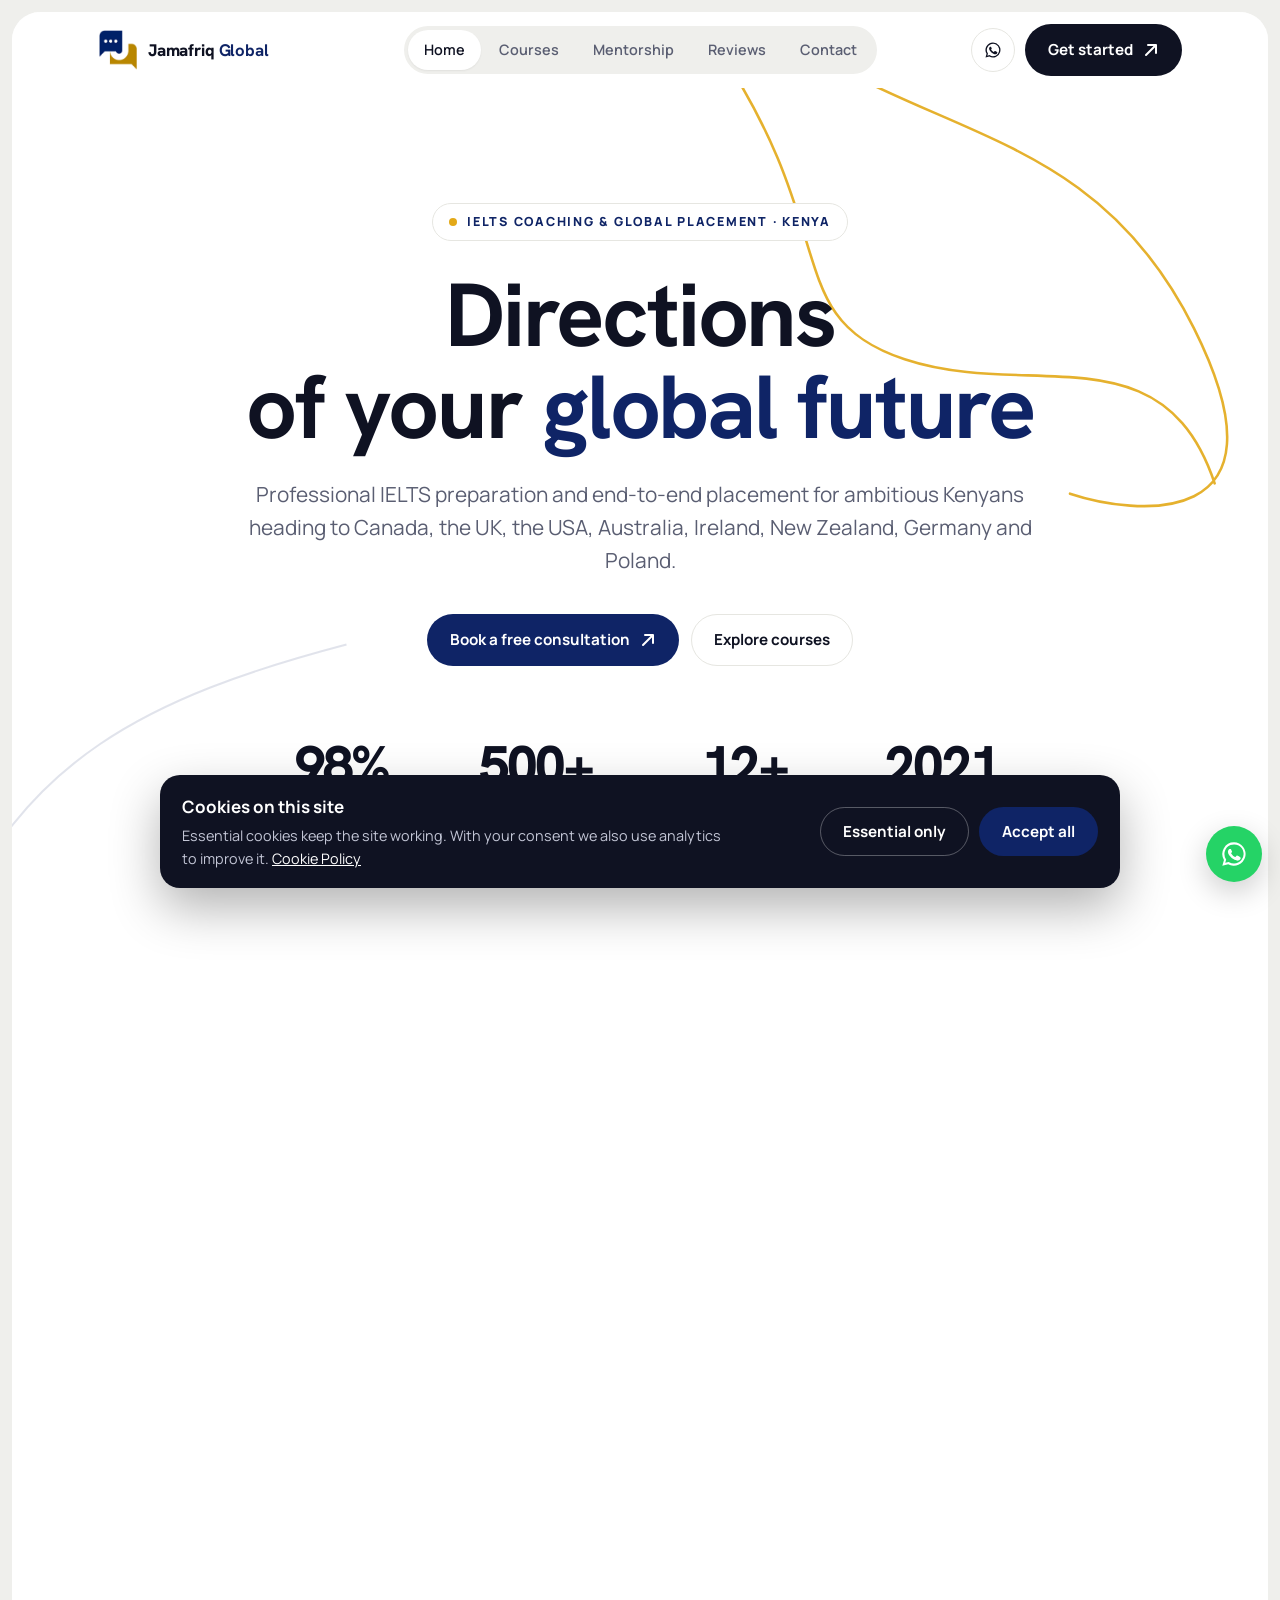
==== index.html @ c83cdab8 "Jamafriq Global website redesign Multi-page static site: home, courses, mentorship, reviews, contact" ====
<!DOCTYPE html>
<html lang="en-KE">
<head>
<meta charset="utf-8">
<meta name="viewport" content="width=device-width, initial-scale=1">
<title>IELTS Coaching &amp; Global Placement in Kenya | Jamafriq Global</title>
<meta name="description" content="Jamafriq Global Consultancy: professional IELTS preparation and study, work and visa placement for Kenyans. 98% pass rate, 500+ placed in Canada, UK, USA, Australia, Germany and Poland.">
<link rel="canonical" href="https://www.jamafriqglobal.com/">
<meta name="robots" content="index, follow, max-image-preview:large">
<meta name="theme-color" content="#0f2466">
<link rel="icon" href="assets/logo.png" type="image/png">
<link rel="apple-touch-icon" href="assets/logo.png">
<link rel="manifest" href="site.webmanifest">
<link rel="preload" href="assets/logo.png" as="image">
<meta name="author" content="Jamafriq Global Consultancy">
<meta name="geo.region" content="KE">
<meta name="geo.placename" content="Nairobi">
<meta property="og:type" content="website">
<meta property="og:site_name" content="Jamafriq Global Consultancy">
<meta property="og:title" content="IELTS Coaching &amp; Global Placement in Kenya | Jamafriq Global">
<meta property="og:description" content="Jamafriq Global Consultancy: professional IELTS preparation and study, work and visa placement for Kenyans. 98% pass rate, 500+ placed in Canada, UK, USA, Australia, Germany and Poland.">
<meta property="og:url" content="https://www.jamafriqglobal.com/">
<meta property="og:locale" content="en_KE">
<meta property="og:image" content="https://www.jamafriqglobal.com/assets/og-image.jpg">
<meta name="twitter:card" content="summary_large_image">
<meta name="twitter:title" content="IELTS Coaching &amp; Global Placement in Kenya | Jamafriq Global">
<meta name="twitter:description" content="Jamafriq Global Consultancy: professional IELTS preparation and study, work and visa placement for Kenyans. 98% pass rate, 500+ placed in Canada, UK, USA, Australia, Germany and Poland.">
<link rel="preconnect" href="https://fonts.googleapis.com">
<link rel="preconnect" href="https://fonts.gstatic.com" crossorigin>
<link href="https://fonts.googleapis.com/css2?family=Hanken+Grotesk:wght@700;800&family=Manrope:wght@400;600;700&display=swap" rel="stylesheet">
<link rel="stylesheet" href="css/site.css">
<script type="application/ld+json">
{"@context":"https://schema.org","@graph":[
 {"@type":["EducationalOrganization","LocalBusiness"],"@id":"https://www.jamafriqglobal.com/#org","name":"Jamafriq Global Consultancy","alternateName":"Jamafriq Global","url":"https://www.jamafriqglobal.com/","logo":"https://www.jamafriqglobal.com/assets/logo.png","foundingDate":"2021","telephone":["+254721776745","+254735209491"],"email":"jmsorwa4@gmail.com","areaServed":{"@type":"Country","name":"Kenya"},"address":{"@type":"PostalAddress","addressCountry":"KE"},"sameAs":["https://wa.me/254721776745"],
  "openingHoursSpecification":[{"@type":"OpeningHoursSpecification","dayOfWeek":["Monday","Tuesday","Wednesday","Thursday","Friday"],"opens":"08:00","closes":"17:00"},{"@type":"OpeningHoursSpecification","dayOfWeek":"Sunday","opens":"08:00","closes":"17:00"}]},
 {"@type":"WebSite","@id":"https://www.jamafriqglobal.com/#website","url":"https://www.jamafriqglobal.com/","name":"Jamafriq Global Consultancy","publisher":{"@id":"https://www.jamafriqglobal.com/#org"},"inLanguage":"en-KE"},
 {"@type":"WebPage","@id":"https://www.jamafriqglobal.com/","url":"https://www.jamafriqglobal.com/","name":"IELTS Coaching &amp; Global Placement in Kenya | Jamafriq Global","description":"Jamafriq Global Consultancy: professional IELTS preparation and study, work and visa placement for Kenyans. 98% pass rate, 500+ placed in Canada, UK, USA, Australia, Germany and Poland.","isPartOf":{"@id":"https://www.jamafriqglobal.com/#website"},"about":{"@id":"https://www.jamafriqglobal.com/#org"},"inLanguage":"en-KE"},{"@type":"FAQPage","mainEntity":[{"@type":"Question","name":"Which IELTS test should I take, Academic or General Training?","acceptedAnswer":{"@type":"Answer","text":"Academic is for university admission. General Training is for most work and migration visas. We confirm the right one for your goal in the free consultation."}},{"@type":"Question","name":"How long is the IELTS preparation course?","acceptedAnswer":{"@type":"Answer","text":"Most students train for three to eight weeks, depending on their starting level and target band. Classes are online and scheduled around work or school."}},{"@type":"Question","name":"Do you help with visas after IELTS?","acceptedAnswer":{"@type":"Answer","text":"Yes. We handle university selection, document review, visa applications and pre-departure briefing for study, work and residence routes."}},{"@type":"Question","name":"Which countries do you place students and professionals in?","acceptedAnswer":{"@type":"Answer","text":"Canada, the United Kingdom, the United States, Australia, Germany and Poland, through our network of 12 partner institutions and recruiters."}}]}
]}
</script>
</head>
<body>
<a class="skip" href="#main">Skip to content</a>
<div class="sheet">
<header class="site-header">
  <div class="wrap nav">
    <a class="brand" href="index.html" aria-label="Jamafriq Global home"><img src="assets/logo.png" alt="" width="40" height="40" fetchpriority="high" decoding="async"><span>Jamafriq <b>Global</b></span></a>
    <ul class="pillnav" id="menu">
      <li><a href="index.html" aria-current="page">Home</a></li><li><a href="courses.html">Courses</a></li><li><a href="mentorship.html">Mentorship</a></li><li><a href="reviews.html">Reviews</a></li><li><a href="contact.html">Contact</a></li>
      <li class="m-only"><a class="btn btn-navy" href="contact.html">Book a free consultation <svg viewBox="0 0 16 16" fill="none" stroke="currentColor" stroke-width="2" stroke-linecap="round" stroke-linejoin="round" aria-hidden="true"><path d="M3 13 13 3M5 3h8v8"/></svg></a></li>
      <li class="m-only"><a class="btn btn-ghost" href="https://wa.me/254721776745" rel="noopener"><svg viewBox="0 0 24 24" fill="currentColor" aria-hidden="true"><path d="M12 2a10 10 0 0 0-8.6 15.1L2 22l5-1.3A10 10 0 1 0 12 2zm0 18.2a8.2 8.2 0 0 1-4.2-1.2l-.3-.2-3 .8.8-2.9-.2-.3A8.2 8.2 0 1 1 12 20.2zm4.5-6.1c-.2-.1-1.5-.7-1.7-.8s-.4-.1-.6.1-.6.8-.8 1-.3.2-.5.1a6.7 6.7 0 0 1-3.3-2.9c-.3-.4.2-.4.7-1.3.1-.2 0-.3 0-.4l-.8-1.8c-.2-.5-.4-.4-.6-.4h-.5a1 1 0 0 0-.7.3 3 3 0 0 0-.9 2.2 5.2 5.2 0 0 0 1.1 2.8 12 12 0 0 0 4.6 4c1.7.7 2.3.8 3.2.6a2.7 2.7 0 0 0 1.8-1.3 2.2 2.2 0 0 0 .2-1.3c-.1-.1-.3-.2-.5-.3z"/></svg> WhatsApp +254 721 776 745</a></li>
    </ul>
    <div class="nav-right">
      <a class="icon-btn" href="https://wa.me/254721776745" rel="noopener" aria-label="Chat on WhatsApp"><svg viewBox="0 0 24 24" fill="currentColor" aria-hidden="true"><path d="M12 2a10 10 0 0 0-8.6 15.1L2 22l5-1.3A10 10 0 1 0 12 2zm0 18.2a8.2 8.2 0 0 1-4.2-1.2l-.3-.2-3 .8.8-2.9-.2-.3A8.2 8.2 0 1 1 12 20.2zm4.5-6.1c-.2-.1-1.5-.7-1.7-.8s-.4-.1-.6.1-.6.8-.8 1-.3.2-.5.1a6.7 6.7 0 0 1-3.3-2.9c-.3-.4.2-.4.7-1.3.1-.2 0-.3 0-.4l-.8-1.8c-.2-.5-.4-.4-.6-.4h-.5a1 1 0 0 0-.7.3 3 3 0 0 0-.9 2.2 5.2 5.2 0 0 0 1.1 2.8 12 12 0 0 0 4.6 4c1.7.7 2.3.8 3.2.6a2.7 2.7 0 0 0 1.8-1.3 2.2 2.2 0 0 0 .2-1.3c-.1-.1-.3-.2-.5-.3z"/></svg></a>
      <a class="btn btn-dark" href="contact.html">Get started <svg viewBox="0 0 16 16" fill="none" stroke="currentColor" stroke-width="2" stroke-linecap="round" stroke-linejoin="round" aria-hidden="true"><path d="M3 13 13 3M5 3h8v8"/></svg></a>
      <button class="menu-btn" id="menuBtn" aria-expanded="false" aria-controls="menu" aria-label="Open menu"><span class="bar"></span><span class="bar"></span><span class="bar"></span></button>
    </div>
  </div>
</header>
<div class="notice" id="notice" role="region" aria-label="Announcements" hidden><div class="wrap">
  <span class="item" data-until="2026-12-01T00:00:00+03:00"><i></i><span>November offer: book your official IELTS exam through us for KES 32,000.</span><a href="courses.html#apply">Apply</a><em class="left"></em></span>
  <span class="item" data-until="2026-11-21T20:00:00+03:00"><i></i><span>Mentorship programme starts Sat 21 Nov, 8 PM.</span><a href="mentorship.html">Register</a><em class="left"></em></span>
  <button class="close" id="noticeClose" type="button" aria-label="Dismiss announcements">×</button>
</div></div>
<main id="main">

<section class="hero">
  <svg class="squiggle" viewBox="0 0 600 500" fill="none" xmlns="http://www.w3.org/2000/svg" aria-hidden="true"><path d="M20 40c120 180 60 260 180 300s250-30 300 120M60 10c160 120 320 100 420 300s-60 180-120 160" stroke="currentColor" stroke-width="2.5" stroke-linecap="round"/></svg>
  <svg class="squiggle-l" viewBox="0 0 400 300" fill="none" aria-hidden="true"><path d="M10 290C80 120 200 60 390 10" stroke="currentColor" stroke-width="2"/></svg>
  <div class="wrap inner">
    <span class="eyebrow"><i></i>IELTS coaching &amp; global placement · Kenya</span>
    <h1>Directions<br>of your <em>global future</em></h1>
    <p class="lede">Professional IELTS preparation and end-to-end placement for ambitious Kenyans heading to Canada, the UK, the USA, Australia, Ireland, New Zealand, Germany and Poland.</p>
    <div class="cta-row"><a class="btn btn-navy" href="contact.html">Book a free consultation <svg viewBox="0 0 16 16" fill="none" stroke="currentColor" stroke-width="2" stroke-linecap="round" stroke-linejoin="round" aria-hidden="true"><path d="M3 13 13 3M5 3h8v8"/></svg></a><a class="btn btn-ghost" href="courses.html">Explore courses</a></div>
    <div class="proof"><div><b data-to="98" data-suffix="%">0%</b><span>IELTS pass rate</span></div><div><b data-to="500" data-suffix="+">0+</b><span>Students placed</span></div><div><b data-to="12" data-suffix="+">0+</b><span>Partner countries</span></div><div><b data-to="2021" data-from="1990">1990</b><span>Serving since</span></div></div>
  </div>
</section>

<section style="padding-top:0">
  <div class="wrap">
    <div class="sec-head center" style="grid-template-columns:1fr;justify-items:center">
      <h2>Directions of education</h2>
      <p style="max-width:40em">We offer a complete pathway: from your first IELTS lesson to the day you land, every step is handled by the same team.</p>
    </div>
    <div class="dir-grid">
      <a class="dir sun" href="courses.html"><span class="arrow"><svg viewBox="0 0 16 16" fill="none" stroke="currentColor" stroke-width="2" stroke-linecap="round" stroke-linejoin="round" aria-hidden="true"><path d="M3 13 13 3M5 3h8v8"/></svg></span><span class="lvl">Core</span><h3>IELTS Preparation</h3><p>Academic &amp; General Training · 3–8 weeks</p></a>
      <a class="dir sky" href="contact.html#study-abroad"><span class="arrow"><svg viewBox="0 0 16 16" fill="none" stroke="currentColor" stroke-width="2" stroke-linecap="round" stroke-linejoin="round" aria-hidden="true"><path d="M3 13 13 3M5 3h8v8"/></svg></span><span class="lvl">Students</span><h3>Study Abroad</h3><p>University selection, scholarships &amp; student visas</p></a>
      <a class="dir mint" href="contact.html#work-abroad"><span class="arrow"><svg viewBox="0 0 16 16" fill="none" stroke="currentColor" stroke-width="2" stroke-linecap="round" stroke-linejoin="round" aria-hidden="true"><path d="M3 13 13 3M5 3h8v8"/></svg></span><span class="lvl">Professionals</span><h3>Work Abroad</h3><p>Nurses, CNAs and skilled professionals</p></a>
      <a class="dir peach" href="contact.html#visa"><span class="arrow"><svg viewBox="0 0 16 16" fill="none" stroke="currentColor" stroke-width="2" stroke-linecap="round" stroke-linejoin="round" aria-hidden="true"><path d="M3 13 13 3M5 3h8v8"/></svg></span><span class="lvl">Support</span><h3>Visa Assistance</h3><p>Study, work and residence documentation</p></a>
      <a class="dir lav" href="mentorship.html"><span class="arrow"><svg viewBox="0 0 16 16" fill="none" stroke="currentColor" stroke-width="2" stroke-linecap="round" stroke-linejoin="round" aria-hidden="true"><path d="M3 13 13 3M5 3h8v8"/></svg></span><span class="lvl">Ages 15–24</span><h3>Mentorship</h3><p>Purpose, character and leadership for ages 15–24</p></a>
      <a class="dir sky" href="contact.html#pre-departure"><span class="arrow"><svg viewBox="0 0 16 16" fill="none" stroke="currentColor" stroke-width="2" stroke-linecap="round" stroke-linejoin="round" aria-hidden="true"><path d="M3 13 13 3M5 3h8v8"/></svg></span><span class="lvl">Included</span><h3>Pre-departure Briefing</h3><p>Culture, logistics and your first weeks abroad</p></a>
    </div>
  </div>
</section>

<section style="padding-top:0">
  <div class="wrap">
    <div class="band">
      <svg class="squiggle" viewBox="0 0 600 500" fill="none" xmlns="http://www.w3.org/2000/svg" aria-hidden="true"><path d="M20 40c120 180 60 260 180 300s250-30 300 120M60 10c160 120 320 100 420 300s-60 180-120 160" stroke="currentColor" stroke-width="2.5" stroke-linecap="round"/></svg>
      <div>
        <h2>Coached by James Orwa. Scored by hundreds.</h2>
        <p style="margin-top:16px">Small online classes, personal feedback on every writing task, and mock exams until your score matches your target band.</p>
        <ul class="list"><li>Academic and General Training tracks</li><li>Weekly full-length mock exams</li><li>Evening and weekend slots</li><li>Official partner: IDP IELTS Kenya</li></ul>
        <div class="cta-row" style="justify-content:flex-start;margin-top:28px"><a class="btn btn-gold" href="courses.html">See the course <svg viewBox="0 0 16 16" fill="none" stroke="currentColor" stroke-width="2" stroke-linecap="round" stroke-linejoin="round" aria-hidden="true"><path d="M3 13 13 3M5 3h8v8"/></svg></a></div>
      </div>
      <div class="stat-grid"><div class="stat"><b>8.0</b><span>Band achieved by Wallace, Naomi &amp; Sarah</span></div><div class="stat"><b>7.0+</b><span>Target band most students reach</span></div><div class="stat"><b>4</b><span>Papers: Listening, Reading, Writing, Speaking</span></div><div class="stat"><b>1:1</b><span>Writing feedback on every task</span></div></div>
    </div>
  </div>
</section>

<section style="padding-top:0">
  <div class="wrap">
    <div class="sec-head"><h2>How it works</h2><p>A clear path, so you always know the next step.</p></div>
    <div class="steps">
      <div class="step"><h3>Free consultation</h3><p>We map your goal, timeline and the right IELTS test for it.</p></div>
      <div class="step"><h3>IELTS coaching</h3><p>Train online until your mock scores match your target band.</p></div>
      <div class="step"><h3>Placement &amp; visa</h3><p>Institution or employer matching, documents and visa filing.</p></div>
      <div class="step"><h3>Pre-departure</h3><p>Briefing on culture, logistics and your first weeks abroad.</p></div>
    </div>
  </div>
</section>

<section style="padding-top:0">
  <div class="wrap">
    <div class="sec-head center" style="grid-template-columns:1fr" id="partners"><h2>Our partner network</h2><p style="max-width:40em">Twelve institutions, recruiters and visa specialists across six destination countries.</p></div>
  </div>
  <div class="marquee" aria-label="Partners">
    <div class="track"><div class="ptile logo"><img src="assets/p-idp.png" alt="IDP IELTS Kenya" width="335" height="103" loading="lazy" decoding="async"></div><div class="ptile logo"><img src="assets/p-macmillan.png" alt="Macmillan Technical College" width="338" height="220" loading="lazy" decoding="async"></div><div class="ptile logo"><img src="assets/p-maple.png" alt="Maple Pathway College" width="219" height="220" loading="lazy" decoding="async"></div><div class="ptile logo"><img src="assets/p-britannia.png" alt="Britannia Careers Hub" width="250" height="220" loading="lazy" decoding="async"></div><div class="ptile logo"><img src="assets/p-skills.png" alt="Aussie Skills Network" width="420" height="143" loading="lazy" decoding="async"></div><div class="ptile logo"><img src="assets/p-visadesk.png" alt="Global Visa Desk" width="420" height="128" loading="lazy" decoding="async"></div><div class="ptile logo"><img src="assets/p-edubridge.png" alt="EduBridge International" width="309" height="220" loading="lazy" decoding="async"></div><div class="ptile logo word"><b>Poland Work Connect</b></div><div class="ptile logo"><img src="assets/p-ghic.png" alt="GHIC" width="420" height="149" loading="lazy" decoding="async"></div><div class="ptile logo"><img src="assets/p-carepoint.png" alt="Carepoint" width="144" height="34" loading="lazy" decoding="async"></div><div class="ptile logo"><img src="assets/p-amg.png" alt="AMG Consulting" width="318" height="124" loading="lazy" decoding="async"></div><div class="ptile logo word"><b>Binary Stack Solutions</b></div><div class="ptile logo"><img src="assets/p-idp.png" alt="IDP IELTS Kenya" width="335" height="103" loading="lazy" decoding="async"></div><div class="ptile logo"><img src="assets/p-macmillan.png" alt="Macmillan Technical College" width="338" height="220" loading="lazy" decoding="async"></div><div class="ptile logo"><img src="assets/p-maple.png" alt="Maple Pathway College" width="219" height="220" loading="lazy" decoding="async"></div><div class="ptile logo"><img src="assets/p-britannia.png" alt="Britannia Careers Hub" width="250" height="220" loading="lazy" decoding="async"></div><div class="ptile logo"><img src="assets/p-skills.png" alt="Aussie Skills Network" width="420" height="143" loading="lazy" decoding="async"></div><div class="ptile logo"><img src="assets/p-visadesk.png" alt="Global Visa Desk" width="420" height="128" loading="lazy" decoding="async"></div><div class="ptile logo"><img src="assets/p-edubridge.png" alt="EduBridge International" width="309" height="220" loading="lazy" decoding="async"></div><div class="ptile logo word"><b>Poland Work Connect</b></div><div class="ptile logo"><img src="assets/p-ghic.png" alt="GHIC" width="420" height="149" loading="lazy" decoding="async"></div><div class="ptile logo"><img src="assets/p-carepoint.png" alt="Carepoint" width="144" height="34" loading="lazy" decoding="async"></div><div class="ptile logo"><img src="assets/p-amg.png" alt="AMG Consulting" width="318" height="124" loading="lazy" decoding="async"></div><div class="ptile logo word"><b>Binary Stack Solutions</b></div></div>
  </div>
</section>

<section style="padding-top:0">
  <div class="wrap">
    <div class="sec-head center" style="grid-template-columns:1fr"><h2>What some of our students say</h2><p style="max-width:38em">Real reviews from IELTS candidates coached by Jamafriq Global.</p></div>
  </div>
  <div class="wrap">
    <div class="trio"><figure class="tcard"><span class="av" aria-hidden="true">MN</span><figcaption><b>Marion Nderitu</b><span>IELTS candidate <span class="band-pill">Band 7</span></span></figcaption><blockquote>Anyone who wants to pass their IELTS exam, I highly recommend you study with James at Jamafriq. Passed my exam with a band 7 through his tutorage.</blockquote><div class="stars" aria-label="5 out of 5 stars">★★★★★</div></figure><figure class="tcard mid"><span class="av" aria-hidden="true">WM</span><figcaption><b>Wallace Mecha</b><span>IELTS candidate <span class="band-pill">Band 8</span></span></figcaption><blockquote>If you are keen on passing your IELTS exam, I would highly recommend Mr James at Jamafriq. Through his lessons, I was able to pass my exam with a band 8!</blockquote><div class="stars" aria-label="5 out of 5 stars">★★★★★</div></figure><figure class="tcard"><span class="av" aria-hidden="true">SW</span><figcaption><b>Sarah Wanjiku</b><span>IELTS candidate <span class="band-pill">Band 8</span></span></figcaption><blockquote>The IELTS training was world-class. I got an 8.0 band score!</blockquote><div class="stars" aria-label="5 out of 5 stars">★★★★★</div></figure></div>
    <div class="cta-row" style="margin-top:40px"><a class="btn btn-ghost" href="reviews.html">Read all 14 reviews <svg viewBox="0 0 16 16" fill="none" stroke="currentColor" stroke-width="2" stroke-linecap="round" stroke-linejoin="round" aria-hidden="true"><path d="M3 13 13 3M5 3h8v8"/></svg></a><a class="btn btn-navy" href="reviews.html#write">Add your review <svg viewBox="0 0 16 16" fill="none" stroke="currentColor" stroke-width="2" stroke-linecap="round" stroke-linejoin="round" aria-hidden="true"><path d="M3 13 13 3M5 3h8v8"/></svg></a></div>
  </div>
</section>

<section style="padding-top:0">
  <div class="wrap">
    <div class="sec-head center" style="grid-template-columns:1fr"><h2>Questions before you start</h2></div>
    <div class="faq">
      <details><summary>Which IELTS test should I take, Academic or General Training?</summary><p>Academic is for university admission. General Training is for most work and migration visas. We confirm the right one for your goal in the free consultation.</p></details>
      <details><summary>How long is the IELTS preparation course?</summary><p>Most students train for three to eight weeks, depending on their starting level and target band. Classes are online and scheduled around work or school.</p></details>
      <details><summary>Do you help with visas after IELTS?</summary><p>Yes. We handle university selection, document review, visa applications and pre-departure briefing for study, work and residence routes.</p></details>
      <details><summary>Which countries do you place students and professionals in?</summary><p>Canada, the United Kingdom, the United States, Australia, Germany and Poland, through our network of 12 partner institutions and recruiters.</p></details>
    </div>
  </div>
</section>

</main>
<section style="padding-top:0">
  <div class="wrap">
    <div class="cta">
      <svg class="squiggle" viewBox="0 0 600 500" fill="none" xmlns="http://www.w3.org/2000/svg" aria-hidden="true"><path d="M20 40c120 180 60 260 180 300s250-30 300 120M60 10c160 120 320 100 420 300s-60 180-120 160" stroke="currentColor" stroke-width="2.5" stroke-linecap="round"/></svg>
      <h2>Your global journey starts with one conversation.</h2>
      <p>Free, no obligation. Tell us where you want to go and we will map the fastest route: the right IELTS test, the right institution or employer, the right visa.</p>
      <div class="cta-row"><a class="btn btn-gold" href="contact.html">Book a free consultation <svg viewBox="0 0 16 16" fill="none" stroke="currentColor" stroke-width="2" stroke-linecap="round" stroke-linejoin="round" aria-hidden="true"><path d="M3 13 13 3M5 3h8v8"/></svg></a><a class="btn btn-light" href="https://wa.me/254721776745" rel="noopener"><svg viewBox="0 0 24 24" fill="currentColor" aria-hidden="true"><path d="M12 2a10 10 0 0 0-8.6 15.1L2 22l5-1.3A10 10 0 1 0 12 2zm0 18.2a8.2 8.2 0 0 1-4.2-1.2l-.3-.2-3 .8.8-2.9-.2-.3A8.2 8.2 0 1 1 12 20.2zm4.5-6.1c-.2-.1-1.5-.7-1.7-.8s-.4-.1-.6.1-.6.8-.8 1-.3.2-.5.1a6.7 6.7 0 0 1-3.3-2.9c-.3-.4.2-.4.7-1.3.1-.2 0-.3 0-.4l-.8-1.8c-.2-.5-.4-.4-.6-.4h-.5a1 1 0 0 0-.7.3 3 3 0 0 0-.9 2.2 5.2 5.2 0 0 0 1.1 2.8 12 12 0 0 0 4.6 4c1.7.7 2.3.8 3.2.6a2.7 2.7 0 0 0 1.8-1.3 2.2 2.2 0 0 0 .2-1.3c-.1-.1-.3-.2-.5-.3z"/></svg> WhatsApp us</a></div>
    </div>
  </div>
</section>
</div>
<footer>
  <div class="wordmark" aria-hidden="true">JAMAFRIQ</div>
  <div class="wrap">
    <div class="foot-grid">
      <div>
        <a class="foot-brand" href="index.html"><img src="assets/logo.png" alt="" width="44" height="44">Jamafriq Global</a>
        <p>Bridging the gap between dreams and reality since 2021. Kenya's premier IELTS coaching and global placement consultancy, officially registered.</p>
        <div class="social"><a href="https://www.facebook.com/Jamafriq1" rel="noopener me" aria-label="Facebook" title="Facebook"><svg viewBox="0 0 24 24" fill="currentColor" aria-hidden="true"><path d="M13.5 22v-8h2.7l.4-3.2h-3.1V8.8c0-.9.3-1.6 1.6-1.6h1.7V4.4c-.3 0-1.3-.1-2.5-.1-2.5 0-4.1 1.5-4.1 4.2v2.3H7.4V14h2.8v8z"/></svg></a><a href="https://www.instagram.com/Jamafriq1" rel="noopener me" aria-label="Instagram" title="Instagram"><svg viewBox="0 0 24 24" fill="none" stroke="currentColor" stroke-width="1.8" aria-hidden="true"><rect x="3" y="3" width="18" height="18" rx="5"/><circle cx="12" cy="12" r="4"/><circle cx="17.5" cy="6.5" r="1" fill="currentColor"/></svg></a><a href="https://x.com/Jamafriq1" rel="noopener me" aria-label="X" title="X"><svg viewBox="0 0 24 24" fill="currentColor" aria-hidden="true"><path d="M17.5 3h3l-7 8 8 10h-6.3l-4.9-6.4L4.7 21h-3l7.5-8.6L1.5 3h6.4l4.4 5.9zm-1.1 16h1.7L7 4.7H5.2z"/></svg></a></div>
      </div>
      <div><h4>Explore</h4><ul><li><a href="index.html">Home</a></li><li><a href="courses.html">Courses</a></li><li><a href="mentorship.html">Mentorship</a></li><li><a href="reviews.html">Reviews</a></li><li><a href="contact.html">Contact</a></li></ul></div>
      <div><h4>Legal</h4><ul><li><a href="terms.html">Terms of Service</a></li><li><a href="privacy.html">Privacy Policy</a></li><li><a href="cookies.html">Cookie Policy</a></li><li><a href="#" id="cookieSettings">Cookie settings</a></li></ul></div>
      <div><h4>Contact</h4><ul><li><a href="https://wa.me/254721776745" rel="noopener">WhatsApp +254 721 776 745</a></li><li><a href="tel:+254735209491">Call +254 735 209 491</a></li><li><a href="mailto:jmsorwa4@gmail.com">jmsorwa4@gmail.com</a></li><li>Mon–Fri 8:00 am – 5:00 pm</li><li>Sunday open · Saturday closed</li></ul></div>
    </div>
    <div class="foot-bottom"><span>© 2026 Jamafriq Global Consultancy. All rights reserved.</span><span>Registered in the Republic of Kenya · Nairobi</span></div>
  </div>
</footer>
<a class="wa-float" href="https://wa.me/254721776745" rel="noopener" aria-label="Chat on WhatsApp"><svg viewBox="0 0 24 24" fill="currentColor" aria-hidden="true"><path d="M12 2a10 10 0 0 0-8.6 15.1L2 22l5-1.3A10 10 0 1 0 12 2zm0 18.2a8.2 8.2 0 0 1-4.2-1.2l-.3-.2-3 .8.8-2.9-.2-.3A8.2 8.2 0 1 1 12 20.2zm4.5-6.1c-.2-.1-1.5-.7-1.7-.8s-.4-.1-.6.1-.6.8-.8 1-.3.2-.5.1a6.7 6.7 0 0 1-3.3-2.9c-.3-.4.2-.4.7-1.3.1-.2 0-.3 0-.4l-.8-1.8c-.2-.5-.4-.4-.6-.4h-.5a1 1 0 0 0-.7.3 3 3 0 0 0-.9 2.2 5.2 5.2 0 0 0 1.1 2.8 12 12 0 0 0 4.6 4c1.7.7 2.3.8 3.2.6a2.7 2.7 0 0 0 1.8-1.3 2.2 2.2 0 0 0 .2-1.3c-.1-.1-.3-.2-.5-.3z"/></svg></a>
<div class="cookie" id="cookie" role="dialog" aria-labelledby="ck-h" aria-describedby="ck-p" hidden>
  <div class="cookie-in">
    <div><b id="ck-h">Cookies on this site</b><p id="ck-p">Essential cookies keep the site working. With your consent we also use analytics to improve it. <a href="cookies.html">Cookie Policy</a></p></div>
    <div class="cookie-btns"><button class="btn btn-ghost" id="ck-ess" type="button">Essential only</button><button class="btn btn-navy" id="ck-all" type="button">Accept all</button></div>
  </div>
</div>
<script>
(function(){
  var b=document.getElementById('menuBtn'),m=document.getElementById('menu');
  if(b){b.addEventListener('click',function(){var o=m.classList.toggle('open');b.setAttribute('aria-expanded',o?'true':'false');document.body.classList.toggle('menu-open',o);});
    m.addEventListener('click',function(e){if(e.target.closest('a')){m.classList.remove('open');b.setAttribute('aria-expanded','false');document.body.classList.remove('menu-open');}});
    document.addEventListener('keydown',function(e){if(e.key==='Escape'&&m.classList.contains('open')){b.click();}});}
  var rt=document.getElementById('a-reftype');
  if(rt){var ps=document.getElementById('a-partner'),cs2=document.getElementById('a-country');
    var sh=function(){['alumni','partner','other'].forEach(function(k){document.getElementById('w-'+k).hidden=(rt.value!==k);});document.getElementById('w-partner-other').hidden=!(rt.value==='partner'&&ps.value==='other');};
    rt.addEventListener('change',sh);ps.addEventListener('change',sh);sh();
    var shc=function(){document.getElementById('w-country').hidden=(cs2.value!=='other');};cs2.addEventListener('change',shc);shc();
    var af=document.getElementById('appForm'),ao=document.getElementById('appOk');
    af.addEventListener('submit',function(e){e.preventDefault();var n=af.name.value.trim(),p=af.phone.value.trim();
      if(!n||!p){ao.style.display='block';ao.textContent='Please add your name and WhatsApp number.';return;}
      var ref={none:'none',alumni:'alumnus '+af.alumni.value.trim(),partner:'partner '+(af.partner.value==='other'?af.partnerOther.value.trim():af.partner.value),other:af.other.value.trim()}[rt.value];
      var dest=af.country.value==='other'?af.countryOther.value.trim():af.country.value;
      var t='Course application. Name: '+n+' ('+p+'). Course: '+af.course.value+'. Test: '+af.test.value+'. Target band: '+af.target.value+'. Destination: '+dest+'. Referred by: '+ref+'. Notes: '+af.message.value.trim();
      ao.style.display='block';ao.innerHTML='Your application is ready. <a href="https://wa.me/254721776745?text='+encodeURIComponent(t)+'" rel="noopener">Open WhatsApp to send it →</a>';});}
  var now=Date.now();
  document.querySelectorAll('[data-until]').forEach(function(el){var t=Date.parse(el.dataset.until);if(!isNaN(t)&&now>=t){el.hidden=true;}});
  var nb=document.getElementById('notice');
  if(nb){var dismissed=false;try{dismissed=sessionStorage.getItem('jg-notice')==='1';}catch(e){}
    nb.querySelectorAll('.item:not([hidden])').forEach(function(it){var ms=Date.parse(it.dataset.until)-now,d=Math.ceil(ms/86400000),em=it.querySelector('.left');
      if(em){em.textContent=d>1?d+' days left':(ms>3600000?Math.ceil(ms/3600000)+' hours left':'Ends today');}});
    var live=nb.querySelectorAll('.item:not([hidden])').length;nb.hidden=!live||dismissed;
    document.getElementById('noticeClose').addEventListener('click',function(){nb.hidden=true;try{sessionStorage.setItem('jg-notice','1');}catch(e){}});}
  var ck=document.getElementById('cookie');
  function ckGet(){try{return localStorage.getItem('jg-consent');}catch(e){return null;}}
  function ckSet(v){try{localStorage.setItem('jg-consent',v);}catch(e){}ck.hidden=true;document.documentElement.dataset.consent=v;}
  if(ck){if(!ckGet()){ck.hidden=false;}else{document.documentElement.dataset.consent=ckGet();}
    document.getElementById('ck-all').addEventListener('click',function(){ckSet('all');});
    document.getElementById('ck-ess').addEventListener('click',function(){ckSet('essential');});
    var cs=document.getElementById('cookieSettings');if(cs){cs.addEventListener('click',function(e){e.preventDefault();ck.hidden=false;ck.scrollIntoView({block:'end'});});}}
  var nums=document.querySelectorAll('[data-to]');
  if(nums.length&&'IntersectionObserver' in window){var io=new IntersectionObserver(function(es){es.forEach(function(en){if(!en.isIntersecting)return;var el=en.target;io.unobserve(el);
    var to=+el.dataset.to,from=+(el.dataset.from||0),suf=el.dataset.suffix||'',t0=null,D=1600;
    var step=function(ts){if(!t0)t0=ts;var p=Math.min((ts-t0)/D,1);p=1-Math.pow(1-p,3);el.textContent=Math.round(from+(to-from)*p)+suf;if(p<1)requestAnimationFrame(step);};
    requestAnimationFrame(step);});},{threshold:.4});nums.forEach(function(n){io.observe(n);});}
  var rf=document.getElementById('revForm');
  if(rf){var ro=document.getElementById('revOk');rf.addEventListener('submit',function(e){e.preventDefault();var n=rf.name.value.trim(),x=rf.text.value.trim();
    if(!n||!x){ro.style.display='block';ro.textContent='Please add your name and your review.';return;}
    var t='New review from '+n+(rf.band.value?' (Band '+rf.band.value+')':'')+'. Service: '+rf.course.value+'. Review: "'+x+'"';
    ro.style.display='block';ro.innerHTML='Thank you! <a href="https://wa.me/254721776745?text='+encodeURIComponent(t)+'" rel="noopener">Open WhatsApp to send your review →</a>';});}
  var f=document.getElementById('leadForm');
  if(f){var ok=document.getElementById('formOk');
    var pre={'study-abroad':['Study abroad placement','Tell us your preferred country and course and we will shortlist institutions.'],'work-abroad':['Work abroad placement','Tell us your profession and preferred country and we will match you with employers.'],'visa':['Visa assistance','Tell us which visa you are applying for and where you are in the process.'],'pre-departure':['Pre-departure briefing','Tell us your destination and travel date.'],'scholarship':['Scholarship guidance','Tell us your course, level and preferred country.'],'ielts':['IELTS preparation','Tell us your target band and test date if booked.'],'mentorship':['Mentorship programme','Tell us the participant’s age and what they hope to gain.']};
    var key=(location.hash||'').replace('#','')||new URLSearchParams(location.search).get('service')||'';
    if(pre[key]){f.goal.value=key;document.getElementById('formTitle').textContent=pre[key][0];document.getElementById('formSub').textContent=pre[key][1];f.subject.placeholder=pre[key][0]+': ';setTimeout(function(){f.subject.focus();},200);}
    f.goal.addEventListener('change',function(){var k=f.goal.value;if(pre[k]){document.getElementById('formTitle').textContent=pre[k][0];document.getElementById('formSub').textContent=pre[k][1];}else{document.getElementById('formTitle').textContent='Send an enquiry';document.getElementById('formSub').textContent='Choose a service and tell us your goal.';}});f.addEventListener('submit',function(e){e.preventDefault();
    var n=f.name.value.trim(),p=f.phone.value.trim();
    if(!n||!p){ok.style.display='block';ok.textContent='Please add your name and WhatsApp number.';return;}
    var t='Hello Jamafriq Global, my name is '+n+' ('+p+'). Service: '+f.goal.options[f.goal.selectedIndex].text+'. Subject: '+(f.subject?f.subject.value.trim():'')+'. Start: '+(f.when?f.when.value:'')+'. '+f.message.value.trim();
    ok.style.display='block';ok.innerHTML='Your enquiry is ready. <a href="https://wa.me/254721776745?text='+encodeURIComponent(t)+'" rel="noopener">Open WhatsApp to send it →</a>';});}
})();
</script>
</body>
</html>
---- css/site.css ----
:root{
  /* Palette: paper grey canvas, white sheets, navy + gold brand, three pastel card tints */
  --canvas:#efefec; --sheet:#ffffff; --ink:#0f1222; --ink-2:#5a5e72; --line:#e6e6e1;
  --navy:#0f2466; --navy-2:#0a1a4d; --gold:#e3a918; --gold-soft:#ffe9b0;
  --tint-sun:#fff1c9; --tint-sky:#dbe6ff; --tint-mint:#dff5dc; --tint-peach:#ffd9c7; --tint-lav:#e9e0ff;
  --font-display:"Hanken Grotesk", "Helvetica Neue", Arial, sans-serif;
  --font-body:"Manrope", system-ui, -apple-system, "Segoe UI", sans-serif;
  /* Layout: a white rounded sheet floating on grey, 1180px content column */
  --max:1180px; --gutter:clamp(16px,4vw,48px); --r:28px;
  color-scheme:light;
}
@media(min-width:1700px){:root{--max:1400px}html{font-size:18px}}
@media(min-width:2200px){:root{--max:1800px}html{font-size:21px}}
@media(max-width:380px){html{font-size:15px}.btn{padding:12px 18px}}
*{box-sizing:border-box}
html{scroll-behavior:smooth}
@media(prefers-reduced-motion:reduce){html{scroll-behavior:auto}*{animation:none!important;transition:none!important}}
body{margin:0;background:var(--canvas);color:var(--ink);font-family:var(--font-body);font-size:17px;line-height:1.6;-webkit-font-smoothing:antialiased}
img,svg{max-width:100%;display:block}
a{color:inherit}
h1,h2,h3,h4{font-family:var(--font-display);font-weight:700;letter-spacing:-.025em;line-height:1.02;margin:0;text-wrap:balance}
h1{font-size:clamp(2.8rem,7.2vw,5.6rem)}
h2{font-size:clamp(2rem,4.4vw,3.4rem)}
h3{font-size:1.45rem;letter-spacing:-.015em;line-height:1.15}
h4{font-size:1.05rem;letter-spacing:0}
p{margin:0}
.wrap{max-width:var(--max);margin:0 auto;padding:0 var(--gutter)}
.skip{position:absolute;left:-999px;top:8px;background:var(--navy);color:#fff;padding:8px 12px;border-radius:6px;z-index:100}
.skip:focus{left:8px}
:focus-visible{outline:2px solid var(--gold);outline-offset:3px}
.sheet{background:var(--sheet);border-radius:var(--r);margin:12px;overflow:hidden;position:relative}
@media(max-width:600px){.sheet{margin:6px;border-radius:20px}}

/* ---- Header ---- */
.site-header{position:sticky;top:0;z-index:50;background:rgba(255,255,255,.9);backdrop-filter:saturate(1.3) blur(10px)}
.nav{display:grid;grid-template-columns:1fr auto 1fr;align-items:center;height:76px;gap:16px}
.brand{display:flex;align-items:center;gap:10px;text-decoration:none;font-family:var(--font-display);font-weight:800;font-size:1.05rem;letter-spacing:-.01em}
.brand svg{width:38px;height:38px}
.brand span b{color:var(--navy)}
.pillnav{justify-self:center;display:flex;gap:2px;background:var(--canvas);padding:4px;border-radius:999px;list-style:none;margin:0}
.pillnav a{display:block;padding:8px 16px;border-radius:999px;text-decoration:none;font-size:.9rem;font-weight:600;color:var(--ink-2);transition:background .15s,color .15s}
.pillnav a:hover{color:var(--ink)}
.pillnav a[aria-current="page"]{background:var(--sheet);color:var(--ink);box-shadow:0 1px 2px rgba(0,0,0,.06)}
.nav-right{justify-self:end;display:flex;align-items:center;gap:10px}
.btn{display:inline-flex;align-items:center;gap:10px;padding:13px 22px;border-radius:999px;font-weight:700;text-decoration:none;font-size:.95rem;border:1px solid transparent;cursor:pointer;font-family:inherit;transition:transform .15s,background .15s,border-color .15s;white-space:nowrap}
.btn:hover{transform:translateY(-1px)}
.btn-dark{background:var(--ink);color:#fff}
.btn-dark:hover{background:var(--navy)}
.btn-navy{background:var(--navy);color:#fff}
.btn-navy:hover{background:var(--navy-2)}
.btn-gold{background:var(--gold);color:var(--ink)}
.btn-ghost{border-color:var(--line);color:var(--ink);background:var(--sheet)}
.btn-ghost:hover{border-color:var(--ink)}
.btn-light{background:#fff;color:var(--ink)}
.btn svg{width:16px;height:16px}
.icon-btn{width:44px;height:44px;border-radius:50%;display:grid;place-items:center;border:1px solid var(--line);background:var(--sheet);color:var(--ink);text-decoration:none}
.icon-btn svg{width:18px;height:18px}
.menu-btn{display:none}
.m-only{display:none}
@media(max-width:1024px){
  .site-header{backdrop-filter:none;-webkit-backdrop-filter:none;background:var(--sheet);border-bottom:1px solid var(--line)}
  .nav{grid-template-columns:auto 1fr auto;height:68px}
  .m-only{display:block}
  .pillnav{display:flex;position:fixed;inset:68px 0 0 0;width:100%;justify-self:stretch;align-self:stretch;margin:0;background:var(--sheet);flex-direction:column;gap:4px;padding:18px var(--gutter) 32px;border-radius:0;overflow:auto;z-index:49;
    opacity:0;visibility:hidden;transform:translateY(-8px);transition:opacity .22s ease,transform .22s ease,visibility 0s linear .22s}
  .pillnav.open{opacity:1;visibility:visible;transform:none;transition:opacity .22s ease,transform .22s ease}
  .pillnav li{border-bottom:1px solid var(--line)}
  .pillnav li.m-only{border:0;margin-top:10px}
  .pillnav li.m-only .btn{width:100%;justify-content:center;padding:15px 20px;font-size:1rem;white-space:nowrap}
  .pillnav li.m-only .btn-navy{color:#fff}
  .pillnav li.m-only .btn-ghost{color:var(--ink)}
  .pillnav li.m-only .btn-ghost svg{width:18px;height:18px}
  .pillnav a:not(.btn){display:block;padding:16px 4px;font-size:1.25rem;font-family:var(--font-display);font-weight:700;letter-spacing:-.01em;color:var(--ink);background:none;box-shadow:none;border-radius:0}
  .pillnav a[aria-current="page"]:not(.btn){color:var(--navy);position:relative}
  .pillnav a[aria-current="page"]:not(.btn)::after{content:"";position:absolute;right:4px;top:50%;width:8px;height:8px;border-radius:50%;background:var(--gold);transform:translateY(-50%)}
  .nav-right .btn{display:none}
  .menu-btn{display:grid;place-items:center;gap:0;width:44px;height:44px;border-radius:50%;border:1px solid var(--line);background:var(--sheet);cursor:pointer;position:relative}
  .menu-btn .bar{position:absolute;width:18px;height:2px;background:var(--ink);border-radius:2px;transition:transform .22s,opacity .22s}
  .menu-btn .bar:nth-child(1){transform:translateY(-6px)}.menu-btn .bar:nth-child(3){transform:translateY(6px)}
  .menu-btn[aria-expanded="true"] .bar:nth-child(1){transform:rotate(45deg)}.menu-btn[aria-expanded="true"] .bar:nth-child(2){opacity:0}.menu-btn[aria-expanded="true"] .bar:nth-child(3){transform:rotate(-45deg)}
  body.menu-open{overflow:hidden}
}

.notice{background:var(--canvas);color:var(--ink);font-size:.86rem;border-bottom:1px solid var(--line);position:relative}
.notice[hidden]{display:none}
.notice .wrap{display:flex;gap:6px 36px;align-items:center;justify-content:center;padding:9px var(--gutter);flex-wrap:wrap;padding-right:calc(var(--gutter) + 28px)}
.notice .item{display:inline-flex;gap:10px;align-items:center;flex-wrap:wrap;justify-content:center}
.notice .item[hidden]{display:none}
.notice .item i{width:7px;height:7px;border-radius:50%;background:var(--gold);flex:none}
.notice .item a{font-weight:700;color:var(--navy);text-decoration:underline;text-underline-offset:3px;text-decoration-thickness:1.5px}
.notice .item em{font-style:normal;font-size:.74rem;color:var(--ink-2);white-space:nowrap}
.notice .item em:empty{display:none}
.notice .close{position:absolute;right:calc(var(--gutter) - 8px);top:50%;transform:translateY(-50%);background:none;border:0;color:var(--ink-2);font-size:1.25rem;cursor:pointer;line-height:1;padding:4px 8px}
.notice .close:hover{color:var(--ink)}
@media(max-width:640px){
  .notice .wrap{flex-direction:column;flex-wrap:nowrap;align-items:stretch;gap:4px;padding:8px var(--gutter);padding-right:calc(var(--gutter) + 26px)}
  .notice .item{display:flex;flex-wrap:nowrap;justify-content:flex-start;gap:8px;font-size:.82rem}
  .notice .item>span{flex:1;min-width:0;white-space:nowrap;overflow:hidden;text-overflow:ellipsis}
  .notice .item em{display:none}
  .notice .item a{flex:none}
}
[data-until][hidden]{display:none!important}
/* ---- Hero ---- */
.hero{position:relative;text-align:center;padding:clamp(56px,9vw,120px) 0 clamp(36px,5vw,64px);overflow:hidden}
.hero .squiggle{position:absolute;right:-4%;top:-10%;width:min(52vw,620px);height:auto;pointer-events:none;color:var(--gold);opacity:.9}
.hero .squiggle-l{position:absolute;left:-6%;bottom:-8%;width:min(34vw,420px);color:var(--navy);opacity:.12;pointer-events:none}
.hero .inner{position:relative;max-width:900px;margin:0 auto}
.eyebrow{display:inline-flex;align-items:center;gap:10px;font-size:.78rem;font-weight:800;letter-spacing:.14em;text-transform:uppercase;color:var(--navy);border:1px solid var(--line);border-radius:999px;padding:8px 16px;background:var(--sheet);margin-bottom:28px}
.eyebrow i{width:8px;height:8px;border-radius:50%;background:var(--gold);display:inline-block}
.hero h1 em{font-style:normal;color:var(--navy)}
.hero .lede{font-size:clamp(1.05rem,1.7vw,1.3rem);color:var(--ink-2);max-width:40em;margin:26px auto 36px}
.cta-row{display:flex;gap:12px;flex-wrap:wrap;justify-content:center}
.proof{display:grid;grid-template-columns:repeat(4,auto);justify-content:center;gap:clamp(24px,5vw,72px);margin-top:clamp(40px,6vw,72px)}
@media(max-width:640px){.proof{grid-template-columns:1fr 1fr;gap:28px 16px}}
.proof div{text-align:center}
.proof b{display:block;font-family:var(--font-display);font-weight:800;font-size:clamp(2.2rem,4.5vw,3.4rem);line-height:1;letter-spacing:-.03em;font-variant-numeric:tabular-nums}
.proof span{display:block;font-size:.8rem;color:var(--ink-2);margin-top:8px;letter-spacing:.1em;text-transform:uppercase;font-weight:700}

/* ---- Page hero (inner pages) ---- */
.page-hero{text-align:center;padding:clamp(48px,7vw,88px) 0 clamp(28px,4vw,48px);position:relative;overflow:hidden}
.page-hero .squiggle{position:absolute;right:-6%;top:-30%;width:min(40vw,480px);color:var(--gold);opacity:.8;pointer-events:none}
.page-hero .lede{color:var(--ink-2);max-width:42em;margin:20px auto 0;font-size:1.1rem;position:relative}
.page-hero h1{font-size:clamp(2.4rem,5.6vw,4.2rem);position:relative}

/* ---- Sections ---- */
section{padding:clamp(48px,7vw,88px) 0;content-visibility:auto;contain-intrinsic-size:auto 600px}
.hero,.page-hero{content-visibility:visible}
.sec-head{display:grid;grid-template-columns:1fr;justify-items:center;text-align:center;gap:14px;margin-bottom:clamp(28px,4vw,48px)}
.sec-head p{color:var(--ink-2);max-width:40em}
.sec-head h2::after{content:"";display:block;width:44px;height:3px;border-radius:2px;background:var(--gold);margin:16px auto 0}
.sec-head .side{display:flex;flex-direction:column;align-items:center;gap:14px;max-width:420px}
.dest{display:grid;gap:12px;justify-items:center;margin-top:8px}
.dest-label{font-size:.75rem;font-weight:800;letter-spacing:.14em;text-transform:uppercase;color:var(--navy)}
.sec-head .side .dotmark{width:34px;height:34px;border-radius:50%;background:var(--navy);color:var(--gold);display:grid;place-items:center;font-size:1.1rem}
@media(max-width:760px){.sec-head{grid-template-columns:1fr}}
.center{text-align:center}
.center p{margin:0 auto}

/* ---- Direction cards (reference style) ---- */
.dir-grid{display:grid;grid-template-columns:repeat(3,1fr);gap:18px}
.dir{position:relative;border-radius:26px;padding:24px;min-height:300px;display:flex;flex-direction:column;justify-content:flex-end;overflow:hidden;text-decoration:none;color:var(--ink)}
.dir .photo{position:absolute;right:0;top:0;width:58%;height:66%;clip-path:polygon(0 0,100% 0,100% 100%,0 82%);border-bottom-left-radius:22px;overflow:hidden}
.dir .photo::after{content:"";position:absolute;inset:0;background:
  radial-gradient(120% 90% at 20% 20%, rgba(255,255,255,.35), transparent 60%),
  repeating-linear-gradient(135deg, rgba(255,255,255,.08) 0 10px, transparent 10px 22px)}
.dir .arrow{position:absolute;left:24px;top:24px;width:40px;height:40px;border-radius:50%;background:#fff;display:grid;place-items:center;color:var(--ink);box-shadow:0 2px 8px rgba(0,0,0,.08)}
.dir .arrow svg{width:16px;height:16px}
.dir .lvl{display:inline-block;align-self:flex-start;font-size:.72rem;font-weight:800;letter-spacing:.06em;border:1px solid rgba(0,0,0,.4);border-radius:999px;padding:2px 10px;margin-bottom:10px;background:rgba(255,255,255,.4)}
.dir h3{font-size:1.5rem}
.dir p{color:rgba(15,18,34,.72);font-size:.95rem;margin-top:4px}
.dir.sun{background:var(--tint-sun)}.dir.sun .photo{background:linear-gradient(160deg,#f3b83a,#9e6a05)}
.dir.sky{background:var(--tint-sky)}.dir.sky .photo{background:linear-gradient(160deg,#4f6fd8,#0f2466)}
.dir.mint{background:var(--tint-mint)}.dir.mint .photo{background:linear-gradient(160deg,#79c982,#1d6b3a)}
.dir.peach{background:var(--tint-peach)}.dir.peach .photo{background:linear-gradient(160deg,#f29a66,#8b3a0f)}
.dir.lav{background:var(--tint-lav)}.dir.lav .photo{background:linear-gradient(160deg,#9b85e8,#3b2a8c)}
.dir .photo .pic{position:absolute;inset:0;width:100%;height:100%;object-fit:cover}
.dir .photo{opacity:0;transform:translate(10px,-10px) scale(.98);transition:opacity .35s ease,transform .35s ease}
.dir:hover .photo,.dir:focus-visible .photo,.dir:active .photo{opacity:.85;transform:none}
@media(hover:none){.dir .photo{opacity:.0}.dir:active .photo{opacity:.85}}
.dir .photo.icon{display:grid;place-items:center;color:#fff}
.dir .photo.icon::after{display:none}
.dir .photo.icon svg{width:46%;height:auto;max-width:120px}
.dir .photo.logo{background:#fff;display:grid;place-items:center;padding:12% 16% 18%}
.dir .photo.logo::after{display:none}
.dir .photo.logo img{width:100%;height:auto;object-fit:contain}
.page-hero.img .art.icon{display:grid;place-items:center;background:var(--navy);color:var(--gold)}
.page-hero.img .art.icon svg{width:38%;max-width:180px}
.page-hero.img .art.logo{display:grid;place-items:center;background:var(--tint-sun);padding:12%}
.page-hero.img .art.logo img{width:70%;height:auto;object-fit:contain}
.dir .photo.type{display:flex;flex-direction:column;justify-content:center;padding:24px 28px;color:#fff}
.dir .photo.type::after{display:none}
.dir .photo.type b{font-family:var(--font-display);font-size:4rem;font-weight:800;letter-spacing:-.05em;line-height:.9}
.dir .photo.type span{font-size:.8rem;font-weight:700;opacity:.85;margin-top:8px;max-width:12em;line-height:1.3}
.dir{min-height:260px}
.dir .photo{width:60%;height:64%}
.brand img{width:40px;height:40px;object-fit:contain}
.foot-brand img{width:44px;height:44px;background:#fff;border-radius:12px;padding:5px;object-fit:contain}
/* inner page hero with image */
.page-hero.img{display:grid;grid-template-columns:1.1fr .9fr;gap:40px;align-items:center;text-align:left}
.page-hero.img .lede{margin:20px 0 0}
.page-hero.img .cta-row{justify-content:flex-start;margin-top:28px}
.page-hero.img .art{position:relative;border-radius:30px;overflow:hidden;aspect-ratio:4/3;background:var(--canvas)}
.page-hero.img .art img{width:100%;height:100%;object-fit:cover}
.page-hero.img .art .chip{position:absolute;left:18px;bottom:18px;background:#fff;border-radius:999px;padding:10px 16px;font-weight:800;font-size:.85rem;box-shadow:0 6px 20px rgba(0,0,0,.12)}
.page-hero.img .art .chip b{color:var(--navy)}
@media(max-width:860px){.page-hero.img{grid-template-columns:1fr}}
@media(max-width:900px){.dir-grid{grid-template-columns:1fr 1fr}}
@media(max-width:560px){.dir-grid{grid-template-columns:1fr}}

/* ---- Feature band (navy) ---- */
.band{background:var(--navy);color:#fff;border-radius:26px;padding:clamp(32px,5vw,64px);display:grid;grid-template-columns:1.1fr 1fr;gap:40px;align-items:center;position:relative;overflow:hidden}
.band h2{color:#fff}
.band p{color:#c7cfeb}
.band .squiggle{position:absolute;right:-10%;bottom:-30%;width:50%;color:var(--gold);opacity:.35}
.band .list{list-style:none;margin:24px 0 0;padding:0;display:grid;gap:12px}
.band .list li{display:flex;gap:12px;align-items:flex-start}
.band .list li::before{content:"";width:22px;height:22px;flex:none;border-radius:50%;background:var(--gold);margin-top:3px;
  -webkit-mask:url("data:image/svg+xml,%3Csvg xmlns='http://www.w3.org/2000/svg' viewBox='0 0 24 24'%3E%3Cpath d='M9 16.2 4.8 12l-1.4 1.4L9 19 21 7l-1.4-1.4z' fill='black'/%3E%3C/svg%3E") center/70% no-repeat #000;mask:url("data:image/svg+xml,%3Csvg xmlns='http://www.w3.org/2000/svg' viewBox='0 0 24 24'%3E%3Cpath d='M9 16.2 4.8 12l-1.4 1.4L9 19 21 7l-1.4-1.4z' fill='black'/%3E%3C/svg%3E") center/70% no-repeat}
.band .stat-grid{display:grid;grid-template-columns:1fr 1fr;gap:14px;position:relative}
.band .stat{background:rgba(255,255,255,.07);border:1px solid rgba(255,255,255,.12);border-radius:20px;padding:22px}
.band .stat b{display:block;font-family:var(--font-display);font-size:2.4rem;font-weight:800;letter-spacing:-.03em;line-height:1;color:var(--gold)}
.band .stat span{display:block;font-size:.85rem;color:#c7cfeb;margin-top:8px}
@media(max-width:860px){.band{grid-template-columns:1fr}}

.offer{background:var(--navy);color:#fff;border-radius:26px;padding:clamp(24px,4vw,40px);display:flex;gap:24px;align-items:center;justify-content:space-between;flex-wrap:wrap}
.offer .tag{font-size:.72rem;font-weight:800;letter-spacing:.1em;text-transform:uppercase;color:var(--gold);display:block;margin-bottom:10px}
.offer h3{font-size:1.5rem;color:#fff}
.offer p{color:#c7cfeb;margin-top:8px;max-width:48em}
/* ---- Steps ---- */
.steps{display:grid;grid-template-columns:repeat(4,1fr);gap:16px;counter-reset:s}
.step{background:var(--canvas);border-radius:22px;padding:26px;min-height:200px;display:flex;flex-direction:column;gap:10px;transition:transform .2s,box-shadow .2s}
.step:hover{transform:translateY(-4px);box-shadow:0 18px 36px -20px rgba(15,36,102,.35)}
.step::before{counter-increment:s;content:counter(s,decimal-leading-zero);width:36px;height:36px;border-radius:50%;background:var(--navy);color:#fff;display:grid;place-items:center;font-weight:800;font-size:.8rem;margin-bottom:6px}
.step p{color:var(--ink-2);font-size:.95rem}
@media(max-width:860px){.steps{grid-template-columns:1fr 1fr}}
@media(max-width:480px){.steps{grid-template-columns:1fr}}

/* ---- Course cards ---- */
.courses{display:grid;grid-template-columns:repeat(3,1fr);gap:18px}
.course{border-radius:26px;padding:28px;display:flex;flex-direction:column;gap:14px;position:relative;overflow:hidden;min-height:380px;transition:transform .2s,box-shadow .2s}
.course:hover{transform:translateY(-4px);box-shadow:0 24px 44px -22px rgba(15,36,102,.35)}
.course .tag{font-size:.72rem;font-weight:800;letter-spacing:.1em;text-transform:uppercase}
.course p{color:var(--ink-2);flex:1}
.course ul{margin:0;padding:0;list-style:none;display:grid;gap:8px;font-size:.93rem}
.course ul li{display:flex;gap:10px;align-items:center}
.course ul li::before{content:"";width:6px;height:6px;border-radius:50%;background:var(--gold);flex:none}
.course .btn{align-self:flex-start;margin-top:8px}
.course.navy{background:var(--navy);color:#fff}
.course.navy p,.course.navy .tag{color:#c7cfeb}
.course.navy .tag{color:var(--gold)}
.course.sun{background:var(--tint-sun)}.course.sky{background:var(--tint-sky)}.course.mint{background:var(--tint-mint)}
.course .price{font-family:var(--font-display);font-weight:800;font-size:1.6rem;letter-spacing:-.02em}
@media(max-width:860px){.courses{grid-template-columns:1fr}}

/* ---- Partners ---- */
.partner-grid{display:grid;grid-template-columns:repeat(4,1fr);gap:16px}
.partner{background:var(--canvas);border-radius:22px;padding:24px;display:flex;flex-direction:column;gap:12px;min-height:190px}
.partner .mono{width:52px;height:52px;border-radius:14px;background:var(--sheet);display:grid;place-items:center;font-family:var(--font-display);font-weight:800;color:var(--navy);letter-spacing:-.03em;font-size:1rem;border:1px solid var(--line)}
.partner .cat{font-size:.7rem;font-weight:800;letter-spacing:.12em;text-transform:uppercase;color:var(--gold);}
.partner h3{font-size:1.1rem}
.partner p{color:var(--ink-2);font-size:.92rem}
@media(max-width:900px){.partner-grid{grid-template-columns:1fr 1fr}}
@media(max-width:520px){.partner-grid{grid-template-columns:1fr}}
.logo-strip{display:flex;flex-wrap:wrap;gap:10px;justify-content:center}
.logo-strip span{border:1px solid var(--line);border-radius:999px;padding:8px 16px;font-size:.9rem;font-weight:600;color:var(--ink-2);background:var(--sheet)}
.countries{display:flex;gap:10px;flex-wrap:wrap;justify-content:center}
.countries span{display:inline-flex;align-items:center;gap:8px;background:var(--canvas);border-radius:999px;padding:10px 18px;font-weight:600;font-size:.95rem}
.countries i{width:10px;height:10px;border-radius:50%;background:var(--navy);display:inline-block}

/* ---- Partner marquee ---- */
.marquee{overflow:hidden;position:relative;padding:8px 0;-webkit-mask:linear-gradient(90deg,transparent,#000 8%,#000 92%,transparent);mask:linear-gradient(90deg,transparent,#000 8%,#000 92%,transparent)}
.marquee .track{display:flex;gap:14px;width:max-content;animation:scroll 48s linear infinite}
.marquee:hover .track{animation-play-state:paused}
@keyframes scroll{to{transform:translateX(-50%)}}
@media(prefers-reduced-motion:reduce){.marquee .track{animation:none;flex-wrap:wrap;width:auto;justify-content:center;padding:0 16px}.marquee{mask:none;-webkit-mask:none}}
.ptile{display:flex;align-items:center;gap:14px;background:var(--canvas);border-radius:18px;padding:14px 22px 14px 14px;min-width:290px;flex:none;height:112px}
.ptile.logo{background:var(--sheet);border:1px solid var(--line);justify-content:center;padding:18px 28px;min-width:220px}
.ptile.logo img{max-height:68px;max-width:190px;width:auto;height:auto;object-fit:contain;filter:saturate(1.05)}
.ptile.word b{font-family:var(--font-display);font-weight:800;font-size:1.3rem;letter-spacing:-.03em;color:var(--navy);text-align:center;line-height:1.1;max-width:180px}
.ptile .mono{width:48px;height:48px;border-radius:12px;background:var(--sheet);display:grid;place-items:center;font-family:var(--font-display);font-weight:800;color:var(--navy);font-size:.95rem;border:1px solid var(--line);flex:none}
.ptile b{display:block;font-size:.98rem;line-height:1.2}
.ptile span{font-size:.72rem;letter-spacing:.1em;text-transform:uppercase;color:var(--gold);font-weight:800}

/* ---- Contact page ---- */
.contact-hero{background:var(--navy);color:#fff;border-radius:26px;padding:clamp(24px,4vw,44px);display:grid;grid-template-columns:repeat(3,1fr);gap:16px;position:relative;overflow:hidden}
.contact-hero .squiggle{position:absolute;right:-8%;top:-40%;width:40%;color:var(--gold);opacity:.35}
.ctile{position:relative;background:rgba(255,255,255,.07);border:1px solid rgba(255,255,255,.14);border-radius:20px;padding:24px;text-decoration:none;color:#fff;display:grid;gap:8px;align-content:start;transition:background .15s}
a.ctile:hover{background:rgba(255,255,255,.13)}
.ctile small{font-size:.72rem;letter-spacing:.12em;text-transform:uppercase;color:var(--gold);font-weight:800}
.ctile b{font-family:var(--font-display);font-size:1.25rem;letter-spacing:-.01em;overflow-wrap:anywhere}
.ctile span{font-size:.9rem;color:#c7cfeb}
@media(max-width:860px){.contact-hero{grid-template-columns:1fr}}
.contact-layout{display:grid;grid-template-columns:.9fr 1.1fr;gap:24px;margin-top:24px}
.next{background:var(--tint-sun);border-radius:26px;padding:30px}
.next ol{margin:18px 0 0;padding:0;list-style:none;display:grid;gap:16px;counter-reset:n}
.next li{display:grid;grid-template-columns:36px 1fr;gap:14px;align-items:start}
.next li::before{counter-increment:n;content:counter(n);width:36px;height:36px;border-radius:50%;background:var(--navy);color:#fff;display:grid;place-items:center;font-weight:800;font-size:.85rem}
.next li b{display:block}
.next li span{color:rgba(15,18,34,.7);font-size:.93rem}
.next .hours{margin-top:24px;padding-top:18px;border-top:1px solid rgba(0,0,0,.12);font-size:.93rem;display:grid;gap:4px}
@media(max-width:860px){.contact-layout{grid-template-columns:1fr}}

/* ---- Review marquee (3D cards) ---- */
.rev-marquee{padding:18px 0;perspective:1200px}
.rev-marquee .track{animation-duration:70s}
.rev-marquee .track.reverse{animation-direction:reverse}
.rtile{flex:none;width:min(380px,82vw);margin:0;background:var(--sheet);border:1px solid var(--line);border-radius:22px;padding:24px;display:flex;flex-direction:column;gap:14px;
  box-shadow:0 1px 0 #fff inset,0 14px 30px -14px rgba(15,36,102,.28),0 2px 6px rgba(0,0,0,.04);transform:rotateX(4deg) translateZ(0);transition:transform .25s,box-shadow .25s}
.rtile:hover{transform:rotateX(0) translateY(-6px);box-shadow:0 30px 50px -20px rgba(15,36,102,.4),0 2px 6px rgba(0,0,0,.05)}
.rtile .stars{color:var(--gold);letter-spacing:2px;font-size:.9rem}
.rtile blockquote{margin:0;flex:1;font-size:.98rem;line-height:1.55}
.rtile .who{display:flex;align-items:center;gap:12px}
.rtile .av{width:40px;height:40px;border-radius:50%;background:linear-gradient(135deg,var(--navy),#3350b5);color:#fff;display:grid;place-items:center;font-weight:800;font-size:.85rem;flex:none}
.rtile .who b{display:block;font-weight:700;font-size:.95rem}
.rtile .who span{font-size:.8rem;color:var(--ink-2)}
.rtile::before{content:"”";position:absolute;right:20px;top:4px;font-family:var(--font-display);font-size:4rem;line-height:1;color:var(--gold);opacity:.35}
.rtile{position:relative}

/* ---- Review trio ---- */
.trio{display:grid;grid-template-columns:repeat(3,1fr);gap:22px;align-items:center;max-width:1040px;margin:0 auto}
.tcard{position:relative;margin:0;background:var(--sheet);border:1px solid var(--line);border-radius:26px;padding:34px 28px 28px;text-align:center;display:flex;flex-direction:column;align-items:center;gap:10px;box-shadow:0 20px 40px -24px rgba(15,36,102,.3)}
.tcard.mid{transform:translateY(-22px) scale(1.04);box-shadow:0 36px 60px -24px rgba(15,36,102,.42);border-color:transparent;z-index:1}
.tcard .av{width:56px;height:56px;border-radius:50%;background:linear-gradient(135deg,var(--navy),#3350b5);color:#fff;display:grid;place-items:center;font-weight:800;font-size:1rem}
.tcard figcaption b{display:block;font-weight:800;font-size:1.02rem}
.tcard figcaption span{font-size:.85rem;color:var(--ink-2)}
.tcard blockquote{margin:10px 0 0;font-size:1rem;line-height:1.6;color:var(--ink);position:relative;padding:0 6px}
.tcard blockquote::before{content:"“";position:absolute;left:-8px;top:-18px;font-family:var(--font-display);font-size:3rem;color:var(--gold);opacity:.6;line-height:1}
.tcard .stars{color:var(--gold);letter-spacing:3px;font-size:.9rem;margin-top:6px}
@media(max-width:900px){.trio{grid-template-columns:1fr;max-width:520px}.tcard.mid{transform:none;order:-1}}

/* ---- Reviews ---- */
.reviews{display:grid;grid-template-columns:repeat(3,1fr);gap:18px}
.review{background:var(--canvas);border-radius:24px;padding:28px;display:flex;flex-direction:column;gap:18px}
.review .stars{color:var(--gold);letter-spacing:2px;font-size:.95rem}
.review blockquote{margin:0;flex:1;font-size:1.02rem}
.review .who{display:flex;align-items:center;gap:12px}
.review .av{width:42px;height:42px;border-radius:50%;background:var(--navy);color:#fff;display:grid;place-items:center;font-weight:800;font-size:.9rem;flex:none}
.review .who b{display:block;font-weight:700}
.review .who span{font-size:.82rem;color:var(--ink-2)}
.band-pill{display:inline-block;background:var(--gold);color:var(--ink);border-radius:999px;padding:2px 10px;font-size:.72rem;font-weight:800;margin-left:8px;vertical-align:middle}
@media(max-width:900px){.reviews{grid-template-columns:1fr 1fr}}
@media(max-width:600px){.reviews{grid-template-columns:1fr}}

.vcard{border-radius:26px;padding:28px;min-height:230px;display:flex;flex-direction:column;gap:8px;transition:transform .2s}
.vcard:hover{transform:translateY(-4px)}
.vcard b{font-family:var(--font-display);color:var(--navy);opacity:.6;font-size:.9rem;letter-spacing:.1em}
.vcard h3{font-size:1.25rem;margin-top:auto}
.vcard p{color:rgba(15,18,34,.72);font-size:.95rem}
.vcard.sun{background:var(--tint-sun)}.vcard.sky{background:var(--tint-sky)}.vcard.mint{background:var(--tint-mint)}.vcard.peach{background:var(--tint-peach)}.vcard.lav{background:var(--tint-lav)}
/* ---- Mentorship ---- */
.split{display:grid;grid-template-columns:1.15fr 1fr;gap:32px;align-items:start}
.split .copy ul{margin:18px 0 0;padding:0;list-style:none;display:grid;gap:10px}
.split .copy li{display:flex;gap:12px;align-items:flex-start;color:var(--ink-2)}
.split .copy li::before{content:"✦";color:var(--gold);flex:none}
.panel{background:var(--tint-sun);border-radius:26px;padding:30px}
.panel dl{margin:0;display:grid;grid-template-columns:auto 1fr;gap:12px 24px}
.panel dt{color:rgba(15,18,34,.65);font-size:.92rem}
.panel dd{margin:0;font-weight:800;font-family:var(--font-display);font-size:1.05rem}
.panel .note{font-size:.9rem;margin-top:20px;padding-top:16px;border-top:1px solid rgba(0,0,0,.12)}
.benefits{display:grid;grid-template-columns:repeat(3,1fr);gap:16px}
.benefit{border-radius:22px;padding:26px;min-height:180px}
.benefit h3{font-size:1.15rem;margin-bottom:8px}
.benefit p{color:rgba(15,18,34,.72);font-size:.95rem}
@media(max-width:860px){.split,.benefits{grid-template-columns:1fr}}

.facil{display:grid;grid-template-columns:repeat(4,1fr);gap:16px}
.fcard{background:var(--canvas);border-radius:22px;padding:26px;display:flex;flex-direction:column;gap:8px}
.fcard .av{width:64px;height:64px;border-radius:50%;background:linear-gradient(135deg,var(--navy),#3350b5);color:#fff;display:grid;place-items:center;font-weight:800;font-size:1.1rem;margin-bottom:8px}
.fcard h3{font-size:1.1rem}
.fcard .role{font-size:.8rem;font-weight:800;letter-spacing:.06em;text-transform:uppercase;color:var(--gold)}
.fcard p{color:var(--ink-2);font-size:.92rem}
@media(max-width:1000px){.facil{grid-template-columns:1fr 1fr}}
@media(max-width:560px){.facil{grid-template-columns:1fr}}
/* ---- FAQ ---- */
.faq{max-width:780px;margin:0 auto}
.faq details{background:var(--canvas);border-radius:18px;padding:18px 22px;margin-bottom:10px}
.faq summary{cursor:pointer;font-weight:700;list-style:none;display:flex;justify-content:space-between;gap:16px;align-items:center}
.faq summary::-webkit-details-marker{display:none}
.faq summary::after{content:"+";width:30px;height:30px;border-radius:50%;background:var(--sheet);display:grid;place-items:center;font-weight:400;color:var(--navy);flex:none}
.faq details[open] summary::after{content:"–"}
.faq details p{margin-top:12px;color:var(--ink-2);max-width:62ch}

/* ---- Contact ---- */
.contact-grid{display:grid;grid-template-columns:1fr 1.1fr;gap:32px}
.contact-cards{display:grid;gap:14px}
.ccard{background:var(--canvas);border-radius:22px;padding:24px;display:grid;grid-template-columns:48px 1fr;gap:16px;align-items:center;text-decoration:none}
.ccard .ic{width:48px;height:48px;border-radius:50%;background:var(--navy);color:var(--gold);display:grid;place-items:center}
.ccard .ic svg{width:20px;height:20px}
.ccard small{display:block;font-size:.72rem;letter-spacing:.12em;text-transform:uppercase;color:var(--ink-2);font-weight:800}
.ccard b{font-size:1.1rem;font-family:var(--font-display)}
.form{background:var(--canvas);border-radius:26px;padding:30px;display:grid;gap:14px}
.form-head{display:grid;gap:4px;margin-bottom:6px;padding-bottom:14px;border-bottom:1px solid var(--line)}
.form-head b{font-family:var(--font-display);font-size:1.35rem;letter-spacing:-.01em}
.form-head span{color:var(--ink-2);font-size:.92rem}
label{font-size:.85rem;font-weight:700;display:grid;gap:6px}
input,select,textarea{font:inherit;padding:13px 16px;border:1px solid var(--line);border-radius:14px;background:var(--sheet);color:var(--ink);width:100%}
input:focus,select:focus,textarea:focus{border-color:var(--navy);outline:none;box-shadow:0 0 0 4px rgba(15,36,102,.12)}
.two{display:grid;grid-template-columns:1fr 1fr;gap:14px}
.form-note{font-size:.85rem;color:var(--ink-2)}
.form-ok{display:none;background:var(--sheet);border-radius:14px;padding:16px;font-weight:600}
@media(max-width:860px){.contact-grid,.two{grid-template-columns:1fr}}

/* ---- Sticky notes (course steps) ---- */
.notes{position:relative;display:flex;flex-direction:column;gap:34px;padding:16px 8px;align-self:start;
  background:repeating-linear-gradient(0deg,transparent 0 31px,rgba(15,36,102,.07) 31px 32px);border-radius:26px}
.note{position:relative;width:min(300px,100%);filter:drop-shadow(0 18px 24px rgba(15,18,34,.14))}
.note.n1{align-self:flex-start;transform:rotate(-3deg)}
.note.n2{align-self:flex-end;transform:rotate(2.5deg)}
.note.n3{align-self:flex-start;transform:rotate(-2deg)}
.note .pin{position:absolute;left:50%;top:-12px;width:22px;height:22px;border-radius:50%;transform:translateX(-50%);z-index:2;
  box-shadow:0 6px 10px rgba(0,0,0,.25),inset -3px -4px 6px rgba(0,0,0,.25),inset 3px 3px 6px rgba(255,255,255,.6)}
.note.n1 .pin{background:#e76f3c}.note.n2 .pin{background:#3b6fe0}.note.n3 .pin{background:#8b5cf6}
.note .paper{background:#fff;border-radius:18px;padding:22px 14px 14px;transition:transform .2s}
.note .paper::before{content:"";position:absolute;inset:0;border-radius:18px;background:rgba(255,255,255,.55);pointer-events:none}
.note .paper>*{position:relative;z-index:1}
.note .paper small{display:block;font-size:.68rem;font-weight:800;letter-spacing:.14em;text-transform:uppercase;color:var(--navy);margin-bottom:6px}
.note .paper b{display:block;font-family:var(--font-display);font-size:1.15rem;letter-spacing:-.01em}
.note .paper p{color:var(--ink-2);font-size:.92rem;margin-top:6px}
.note .paper{background:linear-gradient(#fff 0 0) padding-box}
.note.n1 .paper{background:#fff;}
.note .paper{box-shadow:inset 0 0 0 10px #fff}
.note.n1 .paper{background:linear-gradient(160deg,#fff1e3,#ffe3cc)}
.note.n2 .paper{background:linear-gradient(160deg,#e9efff,#d8e2ff)}
.note.n3 .paper{background:linear-gradient(160deg,#f1e8ff,#e4d6ff)}
.note:hover{transform:rotate(0) translateY(-4px)}
.note::after{content:"";position:absolute;left:50%;top:100%;width:2px;height:34px;border-left:2px dashed rgba(15,36,102,.3)}
.note.n3::after{display:none}
@media(max-width:860px){.notes{padding:16px}.note{width:min(320px,100%)}}
/* ---- CTA block ---- */
.cta{background:var(--ink);color:#fff;border-radius:26px;padding:clamp(36px,6vw,72px);text-align:center;position:relative;overflow:hidden}
.cta h2{color:#fff;max-width:14em;margin:0 auto 18px}
.cta p{color:#b9bccb;max-width:36em;margin:0 auto 28px}
.cta .squiggle{position:absolute;left:-8%;top:-40%;width:45%;color:var(--gold);opacity:.5}

/* ---- Footer ---- */
footer{background:var(--navy);color:#fff;border-radius:var(--r);margin:12px;padding:clamp(40px,6vw,72px) 0 28px;position:relative;overflow:hidden}
@media(max-width:600px){footer{margin:6px;border-radius:20px}}
.foot-grid{display:grid;grid-template-columns:1.6fr 1fr 1fr 1.2fr;gap:36px}
.foot-grid h4{color:var(--gold);font-size:.78rem;letter-spacing:.14em;text-transform:uppercase;margin-bottom:16px}
.foot-grid ul{list-style:none;margin:0;padding:0;display:grid;gap:10px}
.foot-grid a{text-decoration:none;color:#d7ddf3}
.foot-grid a:hover{color:#fff;text-decoration:underline}
.foot-grid p{color:#b4bee3;max-width:34em}
.foot-brand{display:flex;align-items:center;gap:12px;font-family:var(--font-display);font-weight:800;font-size:1.2rem;margin-bottom:16px;text-decoration:none;color:#fff}

.foot-bottom{display:flex;justify-content:space-between;gap:16px;flex-wrap:wrap;margin-top:48px;padding-top:22px;border-top:1px solid rgba(255,255,255,.14);font-size:.85rem;color:#b4bee3}
.wordmark{font-family:var(--font-display);font-weight:800;font-size:clamp(3rem,12vw,10rem);letter-spacing:-.05em;line-height:.9;color:rgba(255,255,255,.06);position:absolute;right:-1%;bottom:-6%;pointer-events:none;user-select:none;white-space:nowrap}
.social{display:flex;gap:10px;margin-top:20px;flex-wrap:wrap}
.social a{width:40px;height:40px;border-radius:50%;border:1px solid rgba(255,255,255,.18);display:grid;place-items:center;color:#fff;transition:background .15s,border-color .15s}
.social a:hover{background:var(--gold);border-color:var(--gold);color:var(--ink)}
.social svg{width:18px;height:18px}
.cookie{position:fixed;left:12px;right:12px;bottom:12px;z-index:70;display:flex;justify-content:center;pointer-events:none}
.cookie[hidden]{display:none}
.cookie-in{pointer-events:auto;background:var(--ink);color:#fff;border-radius:20px;padding:18px 22px;max-width:960px;width:100%;display:flex;gap:20px;align-items:center;justify-content:space-between;box-shadow:0 20px 50px rgba(0,0,0,.3)}
.cookie-in p{font-size:.9rem;color:#c3c6d6;margin-top:4px;max-width:60ch}
.cookie-in a{color:#fff}
.cookie-btns{display:flex;gap:10px;flex:none}
.cookie .btn-ghost{background:transparent;color:#fff;border-color:rgba(255,255,255,.3)}
@media(max-width:720px){.cookie{left:8px;right:8px;bottom:8px}.cookie-in{flex-direction:column;align-items:stretch;gap:12px;padding:14px 16px;border-radius:16px}.cookie-in b{font-size:.95rem}.cookie-in p{font-size:.8rem;margin-top:2px}.cookie-btns{flex-direction:row}.cookie-btns .btn{flex:1;justify-content:center;padding:11px 12px;font-size:.88rem}.wa-float{bottom:auto;top:auto;right:14px;bottom:150px}}
.map{border-radius:26px;overflow:hidden;border:1px solid var(--line);background:var(--canvas);margin-top:24px;position:relative;aspect-ratio:21/9;min-height:320px}
.map iframe{position:absolute;inset:0;width:100%;height:100%;border:0}
.map .map-fallback{position:absolute;left:18px;bottom:18px;background:#fff;border-radius:999px;padding:10px 16px;font-weight:700;font-size:.9rem;text-decoration:none;box-shadow:0 6px 20px rgba(0,0,0,.12)}
.legal{max-width:780px;margin:0 auto}
.legal h2{font-size:1.5rem;margin:40px 0 12px;letter-spacing:-.01em}
.legal h3{font-size:1.1rem;margin:24px 0 8px}
.legal p,.legal li{color:var(--ink-2)}
.legal p{margin:0 0 12px}
.legal ul{margin:0 0 12px;padding-left:22px}
.legal .meta{background:var(--canvas);border-radius:18px;padding:18px 22px;font-size:.92rem;display:grid;gap:4px;margin-bottom:8px}
.wa-float{position:fixed;right:18px;bottom:18px;width:56px;height:56px;border-radius:50%;background:#25d366;color:#fff;display:grid;place-items:center;box-shadow:0 10px 30px rgba(0,0,0,.2);z-index:60}
.wa-float svg{width:28px;height:28px}
@media(max-width:860px){.foot-grid{grid-template-columns:1fr 1fr}}
@media(max-width:520px){.foot-grid{grid-template-columns:1fr}}
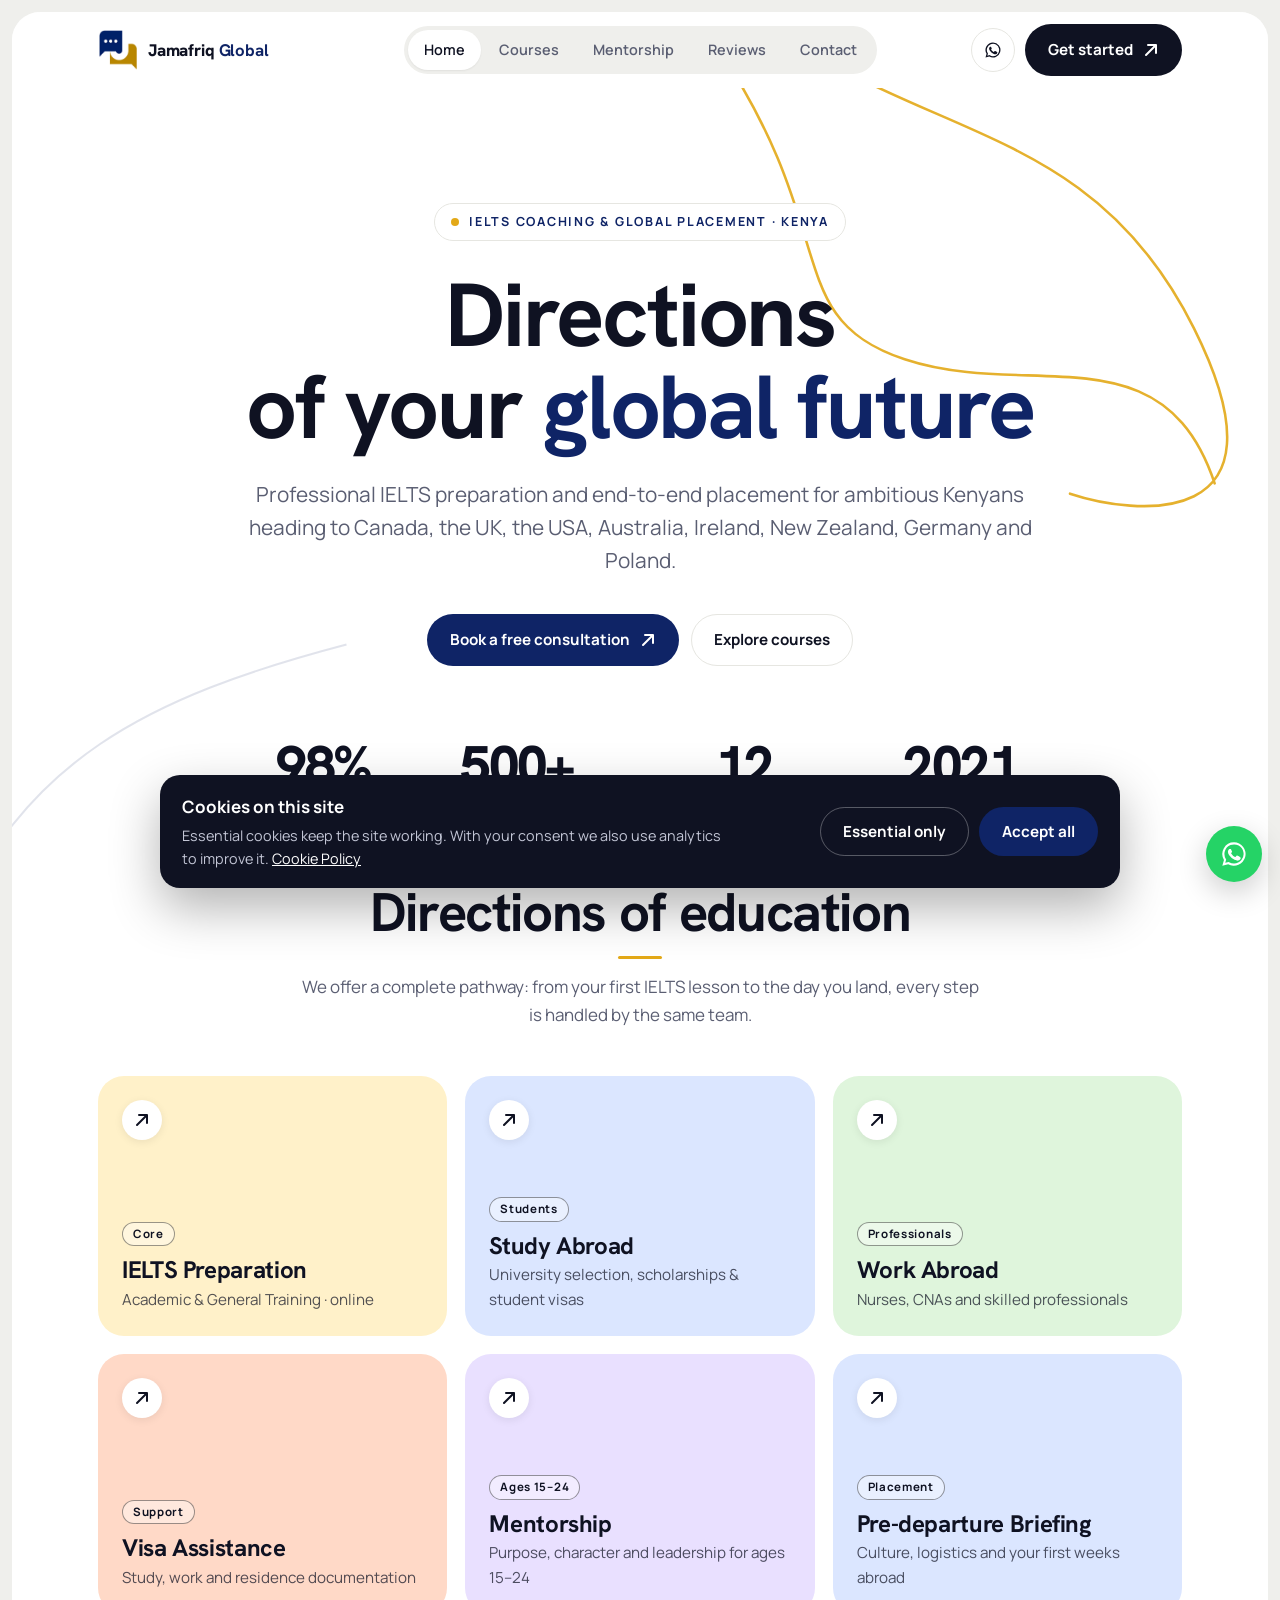
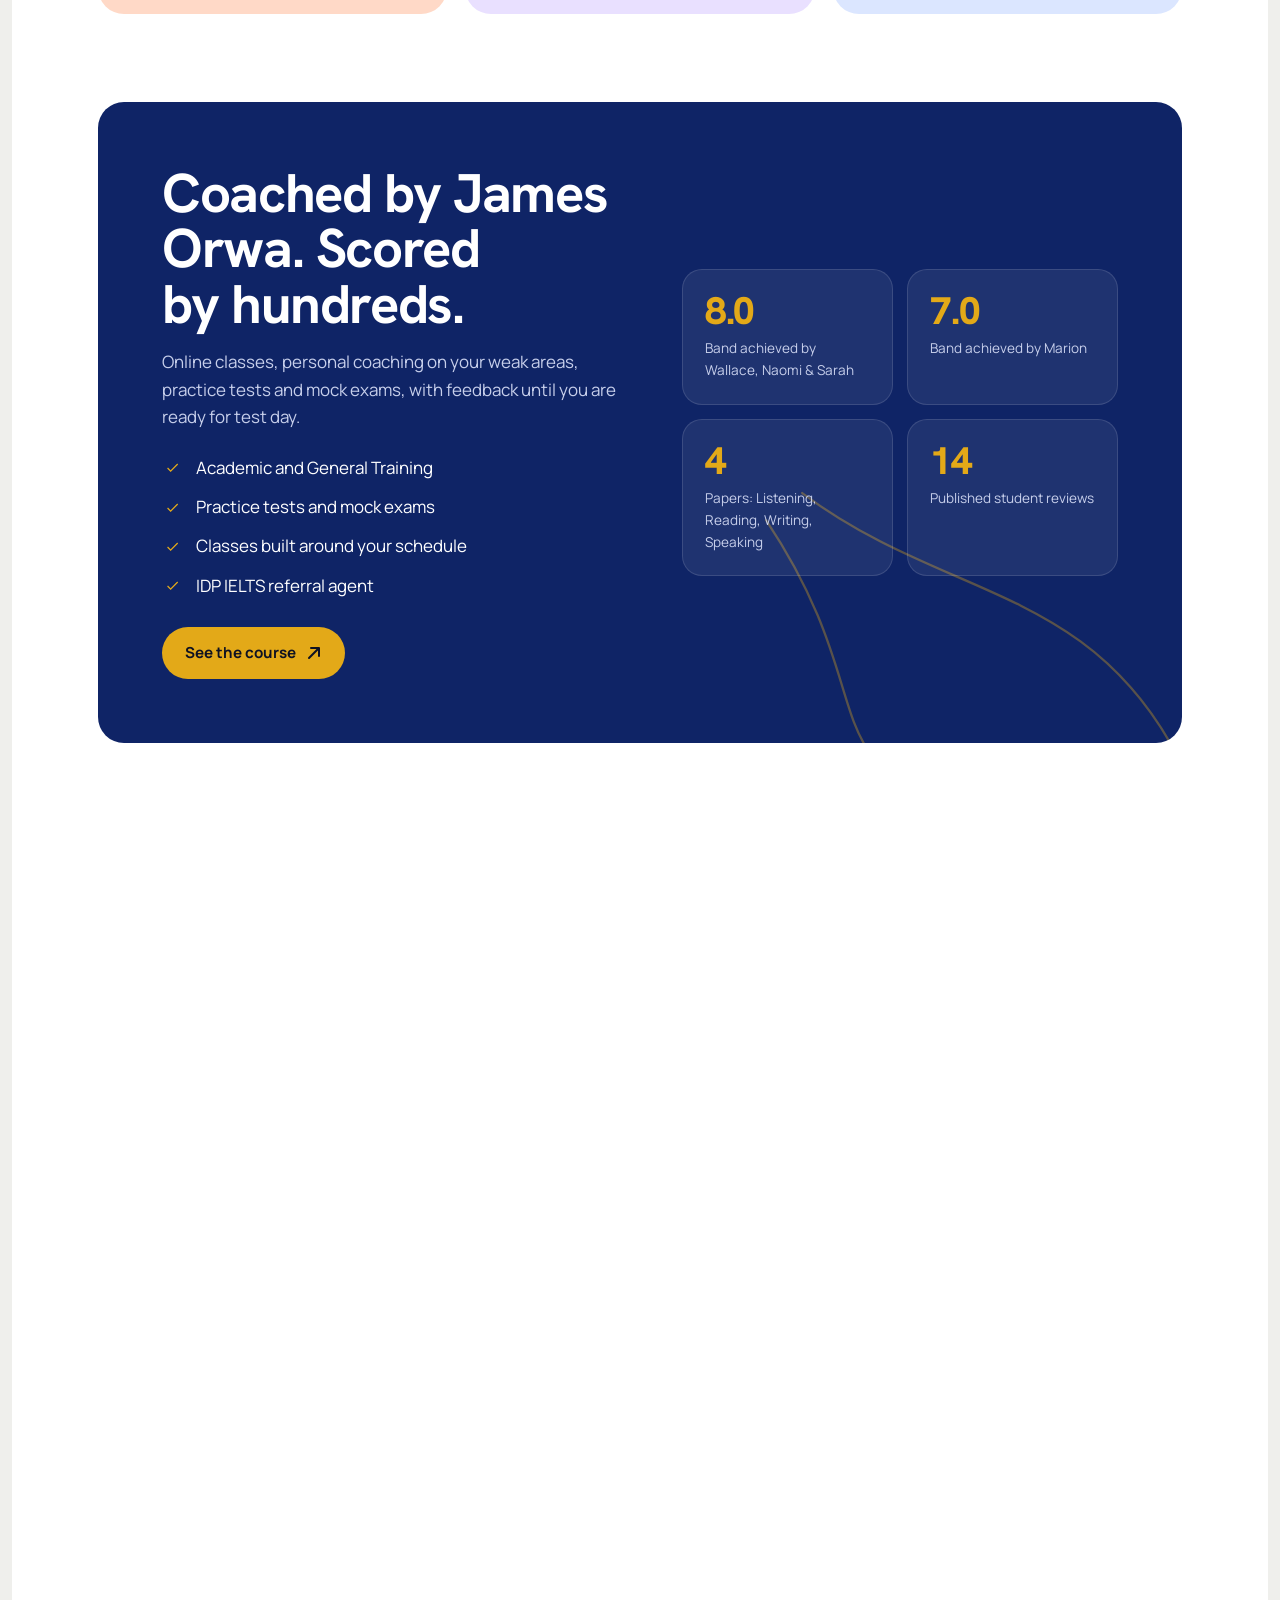
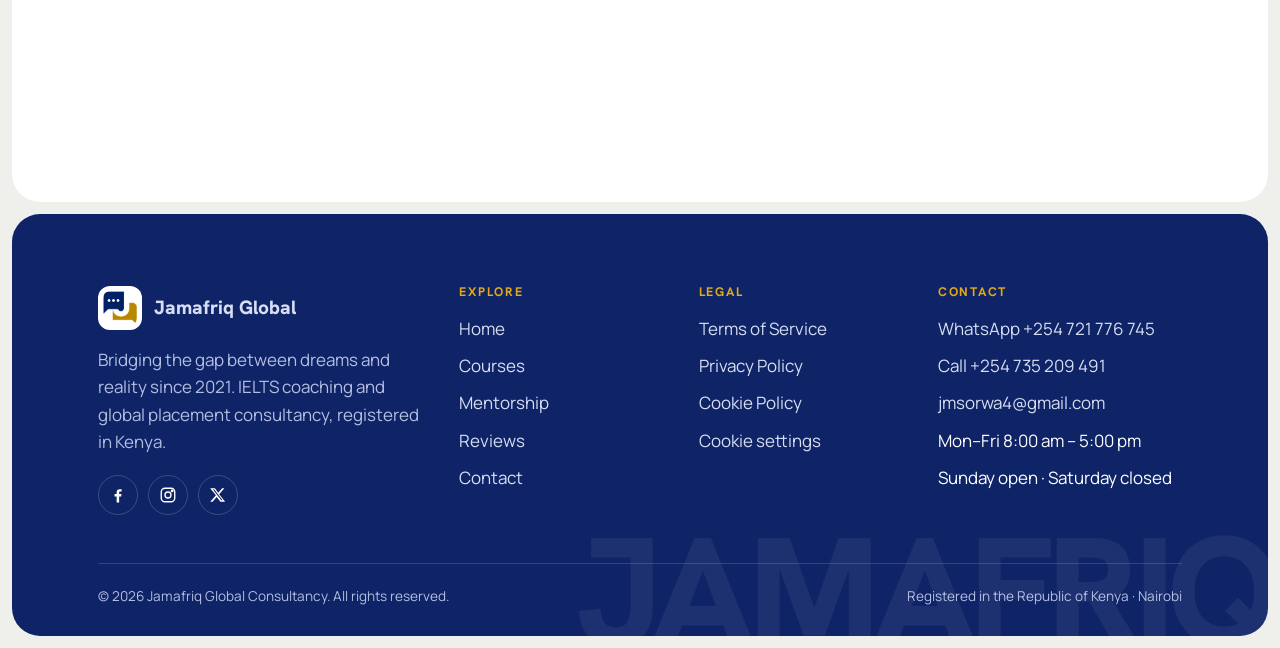
==== commit 5a61f926: "Apply launch compliance checklist - Self-host Hanken Grotesk and Manrope; remove Google Fonts - Form" ====
--- a/index.html
+++ b/index.html
@@ -22,19 +22,22 @@
 <meta property="og:url" content="https://www.jamafriqglobal.com/">
 <meta property="og:locale" content="en_KE">
 <meta property="og:image" content="https://www.jamafriqglobal.com/assets/og-image.jpg">
+<meta property="og:image:width" content="1200">
+<meta property="og:image:height" content="630">
+<meta property="og:image:alt" content="Jamafriq Global Consultancy: IELTS coaching and global placement, Kenya">
 <meta name="twitter:card" content="summary_large_image">
 <meta name="twitter:title" content="IELTS Coaching &amp; Global Placement in Kenya | Jamafriq Global">
 <meta name="twitter:description" content="Jamafriq Global Consultancy: professional IELTS preparation and study, work and visa placement for Kenyans. 98% pass rate, 500+ placed in Canada, UK, USA, Australia, Germany and Poland.">
-<link rel="preconnect" href="https://fonts.googleapis.com">
-<link rel="preconnect" href="https://fonts.gstatic.com" crossorigin>
-<link href="https://fonts.googleapis.com/css2?family=Hanken+Grotesk:wght@700;800&family=Manrope:wght@400;600;700&display=swap" rel="stylesheet">
+<meta name="twitter:image" content="https://www.jamafriqglobal.com/assets/og-image.jpg">
+<link rel="preload" href="assets/fonts/manrope.woff" as="font" type="font/woff" crossorigin>
+<link rel="preload" href="assets/fonts/hanken-grotesk.woff" as="font" type="font/woff" crossorigin>
 <link rel="stylesheet" href="css/site.css">
 <script type="application/ld+json">
 {"@context":"https://schema.org","@graph":[
  {"@type":["EducationalOrganization","LocalBusiness"],"@id":"https://www.jamafriqglobal.com/#org","name":"Jamafriq Global Consultancy","alternateName":"Jamafriq Global","url":"https://www.jamafriqglobal.com/","logo":"https://www.jamafriqglobal.com/assets/logo.png","foundingDate":"2021","telephone":["+254721776745","+254735209491"],"email":"jmsorwa4@gmail.com","areaServed":{"@type":"Country","name":"Kenya"},"address":{"@type":"PostalAddress","addressCountry":"KE"},"sameAs":["https://wa.me/254721776745"],
   "openingHoursSpecification":[{"@type":"OpeningHoursSpecification","dayOfWeek":["Monday","Tuesday","Wednesday","Thursday","Friday"],"opens":"08:00","closes":"17:00"},{"@type":"OpeningHoursSpecification","dayOfWeek":"Sunday","opens":"08:00","closes":"17:00"}]},
  {"@type":"WebSite","@id":"https://www.jamafriqglobal.com/#website","url":"https://www.jamafriqglobal.com/","name":"Jamafriq Global Consultancy","publisher":{"@id":"https://www.jamafriqglobal.com/#org"},"inLanguage":"en-KE"},
- {"@type":"WebPage","@id":"https://www.jamafriqglobal.com/","url":"https://www.jamafriqglobal.com/","name":"IELTS Coaching &amp; Global Placement in Kenya | Jamafriq Global","description":"Jamafriq Global Consultancy: professional IELTS preparation and study, work and visa placement for Kenyans. 98% pass rate, 500+ placed in Canada, UK, USA, Australia, Germany and Poland.","isPartOf":{"@id":"https://www.jamafriqglobal.com/#website"},"about":{"@id":"https://www.jamafriqglobal.com/#org"},"inLanguage":"en-KE"},{"@type":"FAQPage","mainEntity":[{"@type":"Question","name":"Which IELTS test should I take, Academic or General Training?","acceptedAnswer":{"@type":"Answer","text":"Academic is for university admission. General Training is for most work and migration visas. We confirm the right one for your goal in the free consultation."}},{"@type":"Question","name":"How long is the IELTS preparation course?","acceptedAnswer":{"@type":"Answer","text":"Most students train for three to eight weeks, depending on their starting level and target band. Classes are online and scheduled around work or school."}},{"@type":"Question","name":"Do you help with visas after IELTS?","acceptedAnswer":{"@type":"Answer","text":"Yes. We handle university selection, document review, visa applications and pre-departure briefing for study, work and residence routes."}},{"@type":"Question","name":"Which countries do you place students and professionals in?","acceptedAnswer":{"@type":"Answer","text":"Canada, the United Kingdom, the United States, Australia, Germany and Poland, through our network of 12 partner institutions and recruiters."}}]}
+ {"@type":"WebPage","@id":"https://www.jamafriqglobal.com/","url":"https://www.jamafriqglobal.com/","name":"IELTS Coaching &amp; Global Placement in Kenya | Jamafriq Global","description":"Jamafriq Global Consultancy: professional IELTS preparation and study, work and visa placement for Kenyans. 98% pass rate, 500+ placed in Canada, UK, USA, Australia, Germany and Poland.","isPartOf":{"@id":"https://www.jamafriqglobal.com/#website"},"about":{"@id":"https://www.jamafriqglobal.com/#org"},"inLanguage":"en-KE"},{"@type":"FAQPage","mainEntity":[{"@type":"Question","name":"Which IELTS test should I take, Academic or General Training?","acceptedAnswer":{"@type":"Answer","text":"Academic is for university admission. General Training is for most work and migration visas. We confirm the right one for your goal in the free consultation."}},{"@type":"Question","name":"How long is the IELTS preparation course?","acceptedAnswer":{"@type":"Answer","text":"It depends on your starting level and target band. Past students have trained for between three weeks and two months. Classes are online and fit around work or school."}},{"@type":"Question","name":"Do you help with visas after IELTS?","acceptedAnswer":{"@type":"Answer","text":"Yes. We handle university selection, document review, visa applications and pre-departure briefing for study, work and residence routes."}},{"@type":"Question","name":"Which countries do you place students and professionals in?","acceptedAnswer":{"@type":"Answer","text":"Canada, the United Kingdom, the United States, Australia, Germany and Poland, through our network of 12 partner institutions and recruiters."}}]}
 ]}
 </script>
 </head>
@@ -71,7 +74,7 @@
     <h1>Directions<br>of your <em>global future</em></h1>
     <p class="lede">Professional IELTS preparation and end-to-end placement for ambitious Kenyans heading to Canada, the UK, the USA, Australia, Ireland, New Zealand, Germany and Poland.</p>
     <div class="cta-row"><a class="btn btn-navy" href="contact.html">Book a free consultation <svg viewBox="0 0 16 16" fill="none" stroke="currentColor" stroke-width="2" stroke-linecap="round" stroke-linejoin="round" aria-hidden="true"><path d="M3 13 13 3M5 3h8v8"/></svg></a><a class="btn btn-ghost" href="courses.html">Explore courses</a></div>
-    <div class="proof"><div><b data-to="98" data-suffix="%">0%</b><span>IELTS pass rate</span></div><div><b data-to="500" data-suffix="+">0+</b><span>Students placed</span></div><div><b data-to="12" data-suffix="+">0+</b><span>Partner countries</span></div><div><b data-to="2021" data-from="1990">1990</b><span>Serving since</span></div></div>
+    <div class="proof"><div><b data-to="98" data-suffix="%">0%</b><span>IELTS pass rate</span></div><div><b data-to="500" data-suffix="+">0+</b><span>Students placed</span></div><div><b data-to="12">0</b><span>Partner organisations</span></div><div><b data-to="2021" data-from="1990">1990</b><span>Serving since</span></div></div>
   </div>
 </section>
 
@@ -82,12 +85,12 @@
       <p style="max-width:40em">We offer a complete pathway: from your first IELTS lesson to the day you land, every step is handled by the same team.</p>
     </div>
     <div class="dir-grid">
-      <a class="dir sun" href="courses.html"><span class="arrow"><svg viewBox="0 0 16 16" fill="none" stroke="currentColor" stroke-width="2" stroke-linecap="round" stroke-linejoin="round" aria-hidden="true"><path d="M3 13 13 3M5 3h8v8"/></svg></span><span class="lvl">Core</span><h3>IELTS Preparation</h3><p>Academic &amp; General Training · 3–8 weeks</p></a>
+      <a class="dir sun" href="courses.html"><span class="arrow"><svg viewBox="0 0 16 16" fill="none" stroke="currentColor" stroke-width="2" stroke-linecap="round" stroke-linejoin="round" aria-hidden="true"><path d="M3 13 13 3M5 3h8v8"/></svg></span><span class="lvl">Core</span><h3>IELTS Preparation</h3><p>Academic &amp; General Training · online</p></a>
       <a class="dir sky" href="contact.html#study-abroad"><span class="arrow"><svg viewBox="0 0 16 16" fill="none" stroke="currentColor" stroke-width="2" stroke-linecap="round" stroke-linejoin="round" aria-hidden="true"><path d="M3 13 13 3M5 3h8v8"/></svg></span><span class="lvl">Students</span><h3>Study Abroad</h3><p>University selection, scholarships &amp; student visas</p></a>
       <a class="dir mint" href="contact.html#work-abroad"><span class="arrow"><svg viewBox="0 0 16 16" fill="none" stroke="currentColor" stroke-width="2" stroke-linecap="round" stroke-linejoin="round" aria-hidden="true"><path d="M3 13 13 3M5 3h8v8"/></svg></span><span class="lvl">Professionals</span><h3>Work Abroad</h3><p>Nurses, CNAs and skilled professionals</p></a>
       <a class="dir peach" href="contact.html#visa"><span class="arrow"><svg viewBox="0 0 16 16" fill="none" stroke="currentColor" stroke-width="2" stroke-linecap="round" stroke-linejoin="round" aria-hidden="true"><path d="M3 13 13 3M5 3h8v8"/></svg></span><span class="lvl">Support</span><h3>Visa Assistance</h3><p>Study, work and residence documentation</p></a>
       <a class="dir lav" href="mentorship.html"><span class="arrow"><svg viewBox="0 0 16 16" fill="none" stroke="currentColor" stroke-width="2" stroke-linecap="round" stroke-linejoin="round" aria-hidden="true"><path d="M3 13 13 3M5 3h8v8"/></svg></span><span class="lvl">Ages 15–24</span><h3>Mentorship</h3><p>Purpose, character and leadership for ages 15–24</p></a>
-      <a class="dir sky" href="contact.html#pre-departure"><span class="arrow"><svg viewBox="0 0 16 16" fill="none" stroke="currentColor" stroke-width="2" stroke-linecap="round" stroke-linejoin="round" aria-hidden="true"><path d="M3 13 13 3M5 3h8v8"/></svg></span><span class="lvl">Included</span><h3>Pre-departure Briefing</h3><p>Culture, logistics and your first weeks abroad</p></a>
+      <a class="dir sky" href="contact.html#pre-departure"><span class="arrow"><svg viewBox="0 0 16 16" fill="none" stroke="currentColor" stroke-width="2" stroke-linecap="round" stroke-linejoin="round" aria-hidden="true"><path d="M3 13 13 3M5 3h8v8"/></svg></span><span class="lvl">Placement</span><h3>Pre-departure Briefing</h3><p>Culture, logistics and your first weeks abroad</p></a>
     </div>
   </div>
 </section>
@@ -98,11 +101,11 @@
       <svg class="squiggle" viewBox="0 0 600 500" fill="none" xmlns="http://www.w3.org/2000/svg" aria-hidden="true"><path d="M20 40c120 180 60 260 180 300s250-30 300 120M60 10c160 120 320 100 420 300s-60 180-120 160" stroke="currentColor" stroke-width="2.5" stroke-linecap="round"/></svg>
       <div>
         <h2>Coached by James Orwa. Scored by hundreds.</h2>
-        <p style="margin-top:16px">Small online classes, personal feedback on every writing task, and mock exams until your score matches your target band.</p>
-        <ul class="list"><li>Academic and General Training tracks</li><li>Weekly full-length mock exams</li><li>Evening and weekend slots</li><li>Official partner: IDP IELTS Kenya</li></ul>
+        <p style="margin-top:16px">Online classes, personal coaching on your weak areas, practice tests and mock exams, with feedback until you are ready for test day.</p>
+        <ul class="list"><li>Academic and General Training</li><li>Practice tests and mock exams</li><li>Classes built around your schedule</li><li>IDP IELTS referral agent</li></ul>
         <div class="cta-row" style="justify-content:flex-start;margin-top:28px"><a class="btn btn-gold" href="courses.html">See the course <svg viewBox="0 0 16 16" fill="none" stroke="currentColor" stroke-width="2" stroke-linecap="round" stroke-linejoin="round" aria-hidden="true"><path d="M3 13 13 3M5 3h8v8"/></svg></a></div>
       </div>
-      <div class="stat-grid"><div class="stat"><b>8.0</b><span>Band achieved by Wallace, Naomi &amp; Sarah</span></div><div class="stat"><b>7.0+</b><span>Target band most students reach</span></div><div class="stat"><b>4</b><span>Papers: Listening, Reading, Writing, Speaking</span></div><div class="stat"><b>1:1</b><span>Writing feedback on every task</span></div></div>
+      <div class="stat-grid"><div class="stat"><b>8.0</b><span>Band achieved by Wallace, Naomi &amp; Sarah</span></div><div class="stat"><b>7.0</b><span>Band achieved by Marion</span></div><div class="stat"><b>4</b><span>Papers: Listening, Reading, Writing, Speaking</span></div><div class="stat"><b>14</b><span>Published student reviews</span></div></div>
     </div>
   </div>
 </section>
@@ -143,7 +146,7 @@
     <div class="sec-head center" style="grid-template-columns:1fr"><h2>Questions before you start</h2></div>
     <div class="faq">
       <details><summary>Which IELTS test should I take, Academic or General Training?</summary><p>Academic is for university admission. General Training is for most work and migration visas. We confirm the right one for your goal in the free consultation.</p></details>
-      <details><summary>How long is the IELTS preparation course?</summary><p>Most students train for three to eight weeks, depending on their starting level and target band. Classes are online and scheduled around work or school.</p></details>
+      <details><summary>How long is the IELTS preparation course?</summary><p>It depends on your starting level and target band. Past students have trained for between three weeks and two months. Classes are online and fit around work or school.</p></details>
       <details><summary>Do you help with visas after IELTS?</summary><p>Yes. We handle university selection, document review, visa applications and pre-departure briefing for study, work and residence routes.</p></details>
       <details><summary>Which countries do you place students and professionals in?</summary><p>Canada, the United Kingdom, the United States, Australia, Germany and Poland, through our network of 12 partner institutions and recruiters.</p></details>
     </div>
@@ -168,7 +171,7 @@
     <div class="foot-grid">
       <div>
         <a class="foot-brand" href="index.html"><img src="assets/logo.png" alt="" width="44" height="44">Jamafriq Global</a>
-        <p>Bridging the gap between dreams and reality since 2021. Kenya's premier IELTS coaching and global placement consultancy, officially registered.</p>
+        <p>Bridging the gap between dreams and reality since 2021. IELTS coaching and global placement consultancy, registered in Kenya.</p>
         <div class="social"><a href="https://www.facebook.com/Jamafriq1" rel="noopener me" aria-label="Facebook" title="Facebook"><svg viewBox="0 0 24 24" fill="currentColor" aria-hidden="true"><path d="M13.5 22v-8h2.7l.4-3.2h-3.1V8.8c0-.9.3-1.6 1.6-1.6h1.7V4.4c-.3 0-1.3-.1-2.5-.1-2.5 0-4.1 1.5-4.1 4.2v2.3H7.4V14h2.8v8z"/></svg></a><a href="https://www.instagram.com/Jamafriq1" rel="noopener me" aria-label="Instagram" title="Instagram"><svg viewBox="0 0 24 24" fill="none" stroke="currentColor" stroke-width="1.8" aria-hidden="true"><rect x="3" y="3" width="18" height="18" rx="5"/><circle cx="12" cy="12" r="4"/><circle cx="17.5" cy="6.5" r="1" fill="currentColor"/></svg></a><a href="https://x.com/Jamafriq1" rel="noopener me" aria-label="X" title="X"><svg viewBox="0 0 24 24" fill="currentColor" aria-hidden="true"><path d="M17.5 3h3l-7 8 8 10h-6.3l-4.9-6.4L4.7 21h-3l7.5-8.6L1.5 3h6.4l4.4 5.9zm-1.1 16h1.7L7 4.7H5.2z"/></svg></a></div>
       </div>
       <div><h4>Explore</h4><ul><li><a href="index.html">Home</a></li><li><a href="courses.html">Courses</a></li><li><a href="mentorship.html">Mentorship</a></li><li><a href="reviews.html">Reviews</a></li><li><a href="contact.html">Contact</a></li></ul></div>
@@ -187,6 +190,12 @@
 </div>
 <script>
 (function(){
+  function say(el,msg,err){el.style.display='block';el.classList.toggle('err',!!err);if(err){el.textContent=msg;}else{el.innerHTML=msg;}}
+  function okPhone(p){var d=p.replace(/\D/g,'');return d.length>=9&&d.length<=15;}
+  function gate(fm,el){var c=fm.querySelector('[name=consent]');if(c&&!c.checked){say(el,'Please tick the consent box to continue.',1);c.focus();return true;}
+    var bt=fm.querySelector('[type=submit]');if(bt.disabled)return true;bt.disabled=true;setTimeout(function(){bt.disabled=false;},2500);return false;}
+  function mk(fm){var m=fm.querySelector('[name=marketing]');return m?' WhatsApp updates: '+(m.checked?'yes':'no')+'.':'';}
+  function link(t,label){return '<a class="btn btn-navy wa-go" href="https://wa.me/254721776745?text='+encodeURIComponent(t)+'" rel="noopener">'+label+'</a>';}
   var b=document.getElementById('menuBtn'),m=document.getElementById('menu');
   if(b){b.addEventListener('click',function(){var o=m.classList.toggle('open');b.setAttribute('aria-expanded',o?'true':'false');document.body.classList.toggle('menu-open',o);});
     m.addEventListener('click',function(e){if(e.target.closest('a')){m.classList.remove('open');b.setAttribute('aria-expanded','false');document.body.classList.remove('menu-open');}});
@@ -198,11 +207,12 @@
     var shc=function(){document.getElementById('w-country').hidden=(cs2.value!=='other');};cs2.addEventListener('change',shc);shc();
     var af=document.getElementById('appForm'),ao=document.getElementById('appOk');
     af.addEventListener('submit',function(e){e.preventDefault();var n=af.name.value.trim(),p=af.phone.value.trim();
-      if(!n||!p){ao.style.display='block';ao.textContent='Please add your name and WhatsApp number.';return;}
+      if(!n||!okPhone(p)){say(ao,'Please add your name and a valid WhatsApp number.',1);return;}
+      if(gate(af,ao))return;
       var ref={none:'none',alumni:'alumnus '+af.alumni.value.trim(),partner:'partner '+(af.partner.value==='other'?af.partnerOther.value.trim():af.partner.value),other:af.other.value.trim()}[rt.value];
       var dest=af.country.value==='other'?af.countryOther.value.trim():af.country.value;
-      var t='Course application. Name: '+n+' ('+p+'). Course: '+af.course.value+'. Test: '+af.test.value+'. Target band: '+af.target.value+'. Destination: '+dest+'. Referred by: '+ref+'. Notes: '+af.message.value.trim();
-      ao.style.display='block';ao.innerHTML='Your application is ready. <a href="https://wa.me/254721776745?text='+encodeURIComponent(t)+'" rel="noopener">Open WhatsApp to send it →</a>';});}
+      var t='Course application. Name: '+n+' ('+p+'). Course: '+af.course.value+'. Test: '+af.test.value+'. Target band: '+af.target.value+'. Destination: '+dest+'. Referred by: '+ref+'. Notes: '+af.message.value.trim()+mk(af);
+      say(ao,'Your application is ready. Tap below to send it on WhatsApp.<br>'+link(t,'Open WhatsApp →'));});}
   var now=Date.now();
   document.querySelectorAll('[data-until]').forEach(function(el){var t=Date.parse(el.dataset.until);if(!isNaN(t)&&now>=t){el.hidden=true;}});
   var nb=document.getElementById('notice');
@@ -225,19 +235,21 @@
     requestAnimationFrame(step);});},{threshold:.4});nums.forEach(function(n){io.observe(n);});}
   var rf=document.getElementById('revForm');
   if(rf){var ro=document.getElementById('revOk');rf.addEventListener('submit',function(e){e.preventDefault();var n=rf.name.value.trim(),x=rf.text.value.trim();
-    if(!n||!x){ro.style.display='block';ro.textContent='Please add your name and your review.';return;}
+    if(!n||!x){say(ro,'Please add your name and your review.',1);return;}
+    if(gate(rf,ro))return;
     var t='New review from '+n+(rf.band.value?' (Band '+rf.band.value+')':'')+'. Service: '+rf.course.value+'. Review: "'+x+'"';
-    ro.style.display='block';ro.innerHTML='Thank you! <a href="https://wa.me/254721776745?text='+encodeURIComponent(t)+'" rel="noopener">Open WhatsApp to send your review →</a>';});}
+    say(ro,'Thank you! Tap below to send your review on WhatsApp.<br>'+link(t,'Open WhatsApp →'));});}
   var f=document.getElementById('leadForm');
   if(f){var ok=document.getElementById('formOk');
-    var pre={'study-abroad':['Study abroad placement','Tell us your preferred country and course and we will shortlist institutions.'],'work-abroad':['Work abroad placement','Tell us your profession and preferred country and we will match you with employers.'],'visa':['Visa assistance','Tell us which visa you are applying for and where you are in the process.'],'pre-departure':['Pre-departure briefing','Tell us your destination and travel date.'],'scholarship':['Scholarship guidance','Tell us your course, level and preferred country.'],'ielts':['IELTS preparation','Tell us your target band and test date if booked.'],'mentorship':['Mentorship programme','Tell us the participant’s age and what they hope to gain.']};
+    var pre={'study-abroad':['Study abroad placement','Tell us your preferred country and course and we will shortlist institutions.'],'work-abroad':['Work abroad placement','Tell us your profession and preferred country and we will match you with employers.'],'visa':['Visa assistance','Tell us which visa you are applying for and where you are in the process.'],'pre-departure':['Pre-departure briefing','Tell us your destination and travel date.'],'scholarship':['Scholarship guidance','Tell us your course, level and preferred country.'],'ielts':['IELTS preparation','Tell us your target band and test date if booked.'],'mentorship':['Mentorship programme','Parent or guardian: tell us the participant’s age range and what they hope to gain.']};
     var key=(location.hash||'').replace('#','')||new URLSearchParams(location.search).get('service')||'';
     if(pre[key]){f.goal.value=key;document.getElementById('formTitle').textContent=pre[key][0];document.getElementById('formSub').textContent=pre[key][1];f.subject.placeholder=pre[key][0]+': ';setTimeout(function(){f.subject.focus();},200);}
     f.goal.addEventListener('change',function(){var k=f.goal.value;if(pre[k]){document.getElementById('formTitle').textContent=pre[k][0];document.getElementById('formSub').textContent=pre[k][1];}else{document.getElementById('formTitle').textContent='Send an enquiry';document.getElementById('formSub').textContent='Choose a service and tell us your goal.';}});f.addEventListener('submit',function(e){e.preventDefault();
     var n=f.name.value.trim(),p=f.phone.value.trim();
-    if(!n||!p){ok.style.display='block';ok.textContent='Please add your name and WhatsApp number.';return;}
-    var t='Hello Jamafriq Global, my name is '+n+' ('+p+'). Service: '+f.goal.options[f.goal.selectedIndex].text+'. Subject: '+(f.subject?f.subject.value.trim():'')+'. Start: '+(f.when?f.when.value:'')+'. '+f.message.value.trim();
-    ok.style.display='block';ok.innerHTML='Your enquiry is ready. <a href="https://wa.me/254721776745?text='+encodeURIComponent(t)+'" rel="noopener">Open WhatsApp to send it →</a>';});}
+    if(!n||!okPhone(p)){say(ok,'Please add your name and a valid WhatsApp number.',1);return;}
+    if(gate(f,ok))return;
+    var t='Hello Jamafriq Global, my name is '+n+' ('+p+'). Service: '+f.goal.options[f.goal.selectedIndex].text+'. Subject: '+(f.subject?f.subject.value.trim():'')+'. Start: '+(f.when?f.when.value:'')+'. '+f.message.value.trim()+mk(f);
+    say(ok,'Your enquiry is ready. Tap below to send it on WhatsApp.<br>'+link(t,'Open WhatsApp →'));});}
 })();
 </script>
 </body>
--- a/css/site.css
+++ b/css/site.css
@@ -1,8 +1,10 @@
 
+@font-face{font-family:"Hanken Grotesk";src:url(../assets/fonts/hanken-grotesk.woff) format("woff");font-weight:700 800;font-style:normal;font-display:swap}
+@font-face{font-family:"Manrope";src:url(../assets/fonts/manrope.woff) format("woff");font-weight:400 700;font-style:normal;font-display:swap}
 :root{
   /* Palette: paper grey canvas, white sheets, navy + gold brand, three pastel card tints */
   --canvas:#efefec; --sheet:#ffffff; --ink:#0f1222; --ink-2:#5a5e72; --line:#e6e6e1;
-  --navy:#0f2466; --navy-2:#0a1a4d; --gold:#e3a918; --gold-soft:#ffe9b0;
+  --navy:#0f2466; --navy-2:#0a1a4d; --gold:#e3a918; --gold-ink:#86600a; --star:#a87400; --gold-soft:#ffe9b0;
   --tint-sun:#fff1c9; --tint-sky:#dbe6ff; --tint-mint:#dff5dc; --tint-peach:#ffd9c7; --tint-lav:#e9e0ff;
   --font-display:"Hanken Grotesk", "Helvetica Neue", Arial, sans-serif;
   --font-body:"Manrope", system-ui, -apple-system, "Segoe UI", sans-serif;
@@ -14,6 +16,7 @@
 @media(min-width:2200px){:root{--max:1800px}html{font-size:21px}}
 @media(max-width:380px){html{font-size:15px}.btn{padding:12px 18px}}
 *{box-sizing:border-box}
+[hidden]{display:none!important}
 html{scroll-behavior:smooth}
 @media(prefers-reduced-motion:reduce){html{scroll-behavior:auto}*{animation:none!important;transition:none!important}}
 body{margin:0;background:var(--canvas);color:var(--ink);font-family:var(--font-body);font-size:17px;line-height:1.6;-webkit-font-smoothing:antialiased}
@@ -260,7 +263,7 @@
 .ptile.word b{font-family:var(--font-display);font-weight:800;font-size:1.3rem;letter-spacing:-.03em;color:var(--navy);text-align:center;line-height:1.1;max-width:180px}
 .ptile .mono{width:48px;height:48px;border-radius:12px;background:var(--sheet);display:grid;place-items:center;font-family:var(--font-display);font-weight:800;color:var(--navy);font-size:.95rem;border:1px solid var(--line);flex:none}
 .ptile b{display:block;font-size:.98rem;line-height:1.2}
-.ptile span{font-size:.72rem;letter-spacing:.1em;text-transform:uppercase;color:var(--gold);font-weight:800}
+.ptile span{font-size:.72rem;letter-spacing:.1em;text-transform:uppercase;color:var(--gold-ink);font-weight:800}
 
 /* ---- Contact page ---- */
 .contact-hero{background:var(--navy);color:#fff;border-radius:26px;padding:clamp(24px,4vw,44px);display:grid;grid-template-columns:repeat(3,1fr);gap:16px;position:relative;overflow:hidden}
@@ -288,7 +291,7 @@
 .rtile{flex:none;width:min(380px,82vw);margin:0;background:var(--sheet);border:1px solid var(--line);border-radius:22px;padding:24px;display:flex;flex-direction:column;gap:14px;
   box-shadow:0 1px 0 #fff inset,0 14px 30px -14px rgba(15,36,102,.28),0 2px 6px rgba(0,0,0,.04);transform:rotateX(4deg) translateZ(0);transition:transform .25s,box-shadow .25s}
 .rtile:hover{transform:rotateX(0) translateY(-6px);box-shadow:0 30px 50px -20px rgba(15,36,102,.4),0 2px 6px rgba(0,0,0,.05)}
-.rtile .stars{color:var(--gold);letter-spacing:2px;font-size:.9rem}
+.rtile .stars{color:var(--star);letter-spacing:2px;font-size:.9rem}
 .rtile blockquote{margin:0;flex:1;font-size:.98rem;line-height:1.55}
 .rtile .who{display:flex;align-items:center;gap:12px}
 .rtile .av{width:40px;height:40px;border-radius:50%;background:linear-gradient(135deg,var(--navy),#3350b5);color:#fff;display:grid;place-items:center;font-weight:800;font-size:.85rem;flex:none}
@@ -306,13 +309,13 @@
 .tcard figcaption span{font-size:.85rem;color:var(--ink-2)}
 .tcard blockquote{margin:10px 0 0;font-size:1rem;line-height:1.6;color:var(--ink);position:relative;padding:0 6px}
 .tcard blockquote::before{content:"“";position:absolute;left:-8px;top:-18px;font-family:var(--font-display);font-size:3rem;color:var(--gold);opacity:.6;line-height:1}
-.tcard .stars{color:var(--gold);letter-spacing:3px;font-size:.9rem;margin-top:6px}
+.tcard .stars{color:var(--star);letter-spacing:3px;font-size:.9rem;margin-top:6px}
 @media(max-width:900px){.trio{grid-template-columns:1fr;max-width:520px}.tcard.mid{transform:none;order:-1}}
 
 /* ---- Reviews ---- */
 .reviews{display:grid;grid-template-columns:repeat(3,1fr);gap:18px}
 .review{background:var(--canvas);border-radius:24px;padding:28px;display:flex;flex-direction:column;gap:18px}
-.review .stars{color:var(--gold);letter-spacing:2px;font-size:.95rem}
+.review .stars{color:var(--star);letter-spacing:2px;font-size:.95rem}
 .review blockquote{margin:0;flex:1;font-size:1.02rem}
 .review .who{display:flex;align-items:center;gap:12px}
 .review .av{width:42px;height:42px;border-radius:50%;background:var(--navy);color:#fff;display:grid;place-items:center;font-weight:800;font-size:.9rem;flex:none}
@@ -348,7 +351,7 @@
 .fcard{background:var(--canvas);border-radius:22px;padding:26px;display:flex;flex-direction:column;gap:8px}
 .fcard .av{width:64px;height:64px;border-radius:50%;background:linear-gradient(135deg,var(--navy),#3350b5);color:#fff;display:grid;place-items:center;font-weight:800;font-size:1.1rem;margin-bottom:8px}
 .fcard h3{font-size:1.1rem}
-.fcard .role{font-size:.8rem;font-weight:800;letter-spacing:.06em;text-transform:uppercase;color:var(--gold)}
+.fcard .role{font-size:.8rem;font-weight:800;letter-spacing:.06em;text-transform:uppercase;color:var(--gold-ink)}
 .fcard p{color:var(--ink-2);font-size:.92rem}
 @media(max-width:1000px){.facil{grid-template-columns:1fr 1fr}}
 @media(max-width:560px){.facil{grid-template-columns:1fr}}
@@ -378,6 +381,14 @@
 input:focus,select:focus,textarea:focus{border-color:var(--navy);outline:none;box-shadow:0 0 0 4px rgba(15,36,102,.12)}
 .two{display:grid;grid-template-columns:1fr 1fr;gap:14px}
 .form-note{font-size:.85rem;color:var(--ink-2)}
+.checks{display:grid;gap:10px;margin-top:4px}
+.check{display:grid;grid-template-columns:20px 1fr;gap:10px;align-items:start;font-weight:500;font-size:.88rem;color:var(--ink-2);cursor:pointer}
+.check input{width:18px;height:18px;margin:2px 0 0;padding:0;accent-color:var(--navy)}
+.check a{color:var(--navy)}
+.form-warn{font-size:.82rem;color:var(--ink-2);background:var(--sheet);border-left:3px solid var(--gold);border-radius:6px;padding:8px 12px}
+.form-ok.err{background:#fdecec;color:#8b1c1c}
+.form-ok .wa-go{margin-top:10px}
+.btn[disabled]{opacity:.6;cursor:wait;transform:none}
 .form-ok{display:none;background:var(--sheet);border-radius:14px;padding:16px;font-weight:600}
 @media(max-width:860px){.contact-grid,.two{grid-template-columns:1fr}}
 
